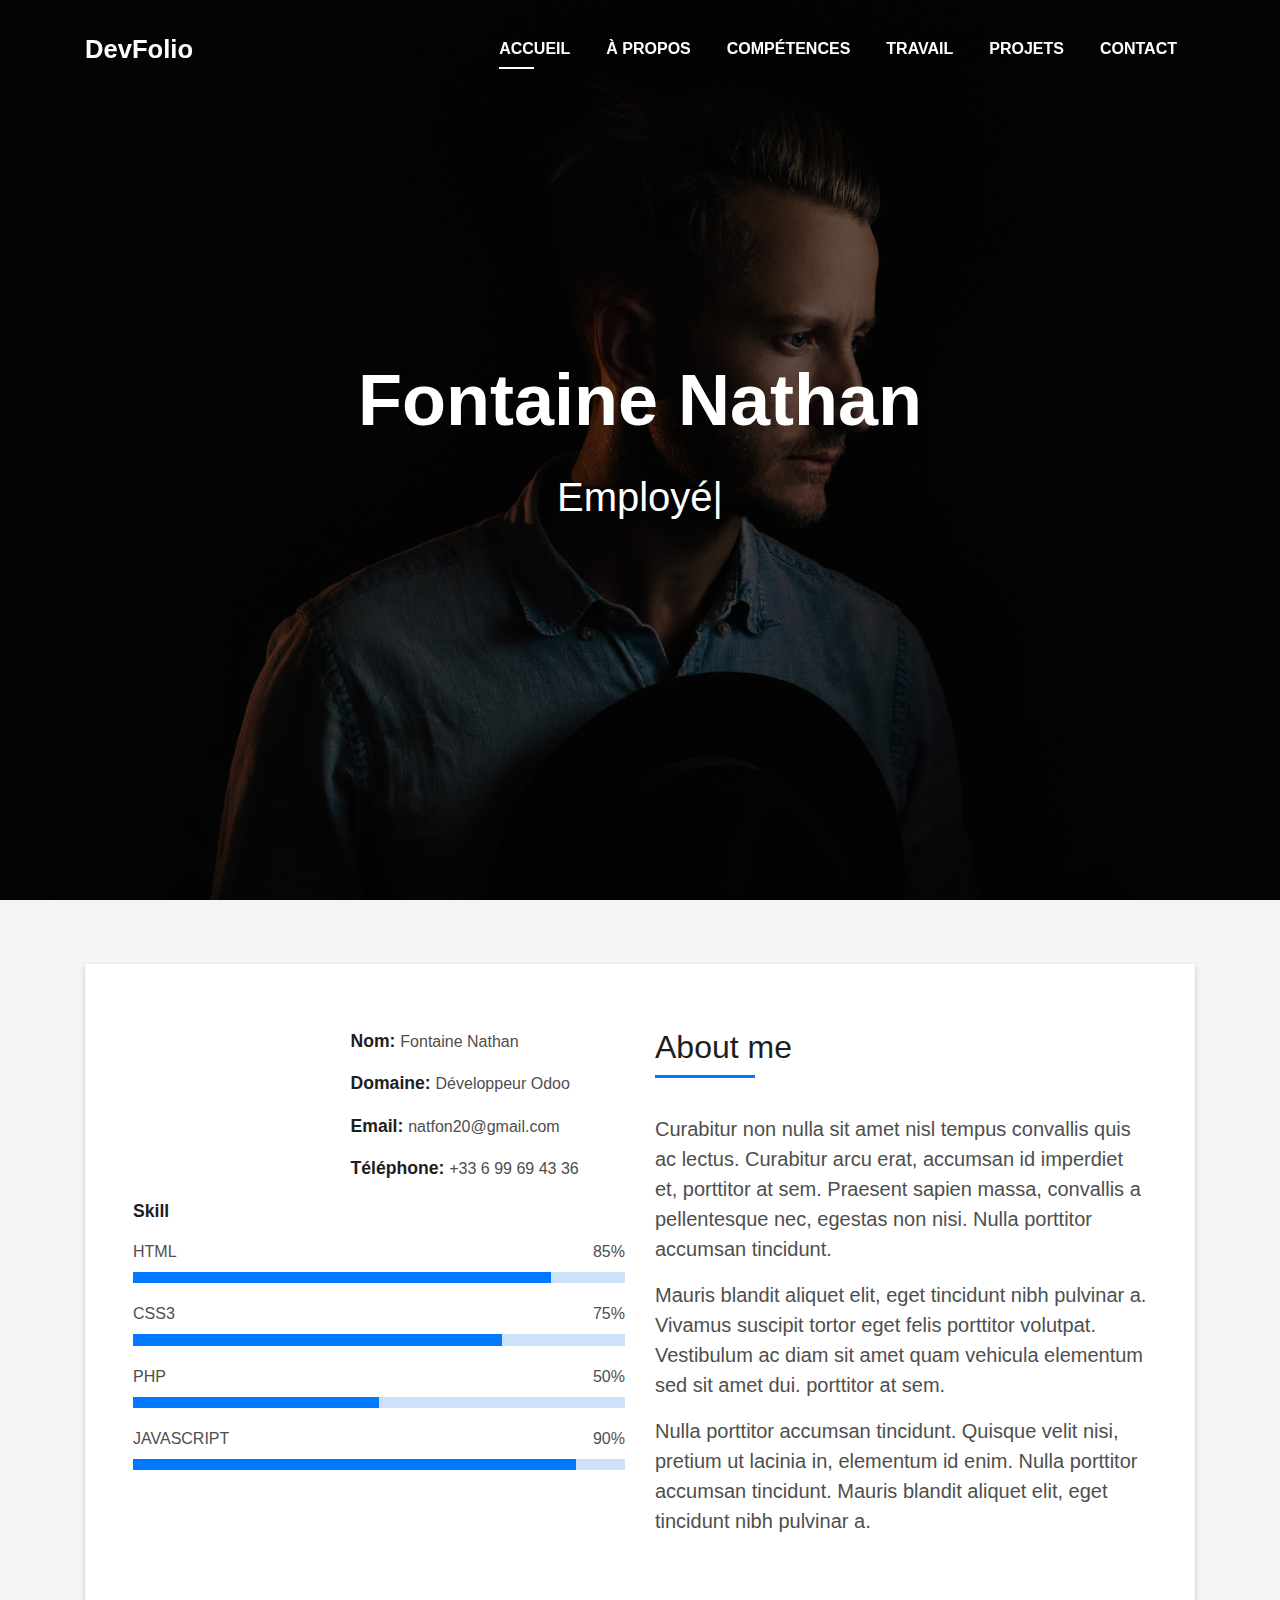
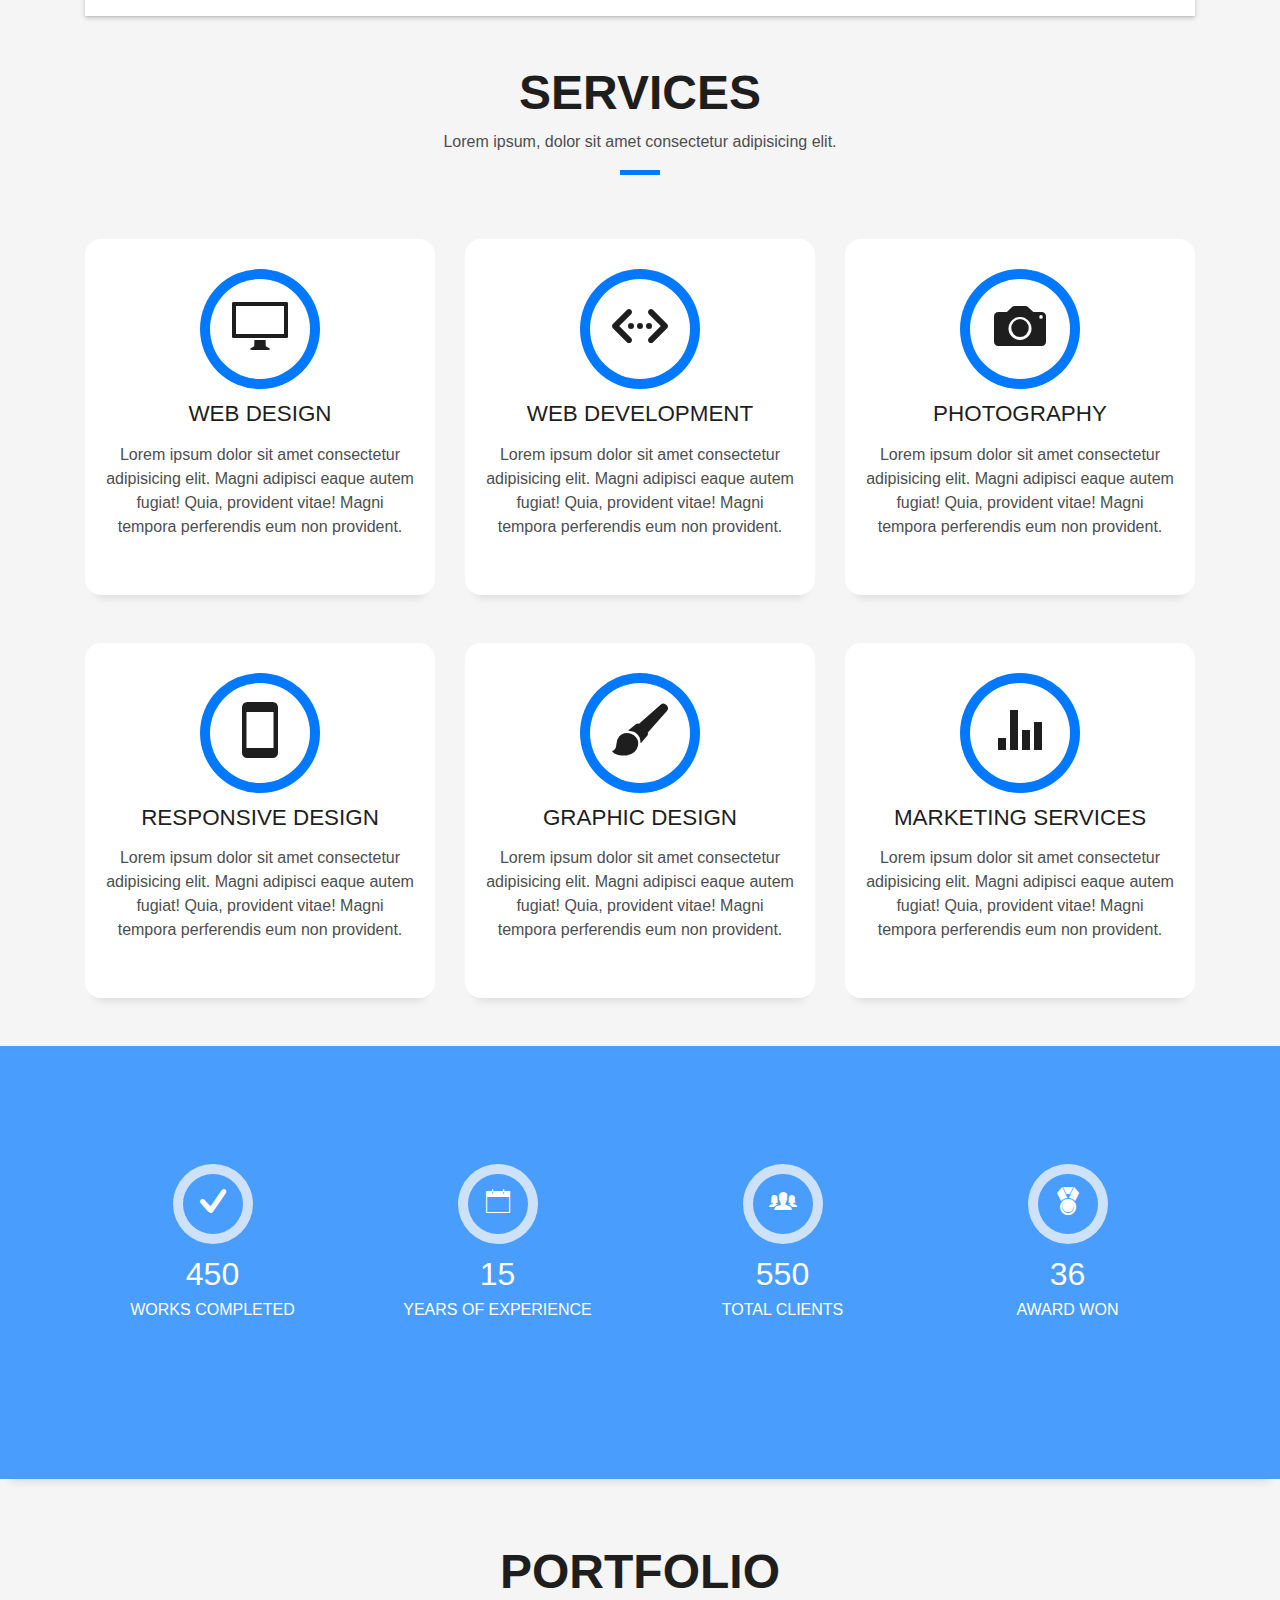
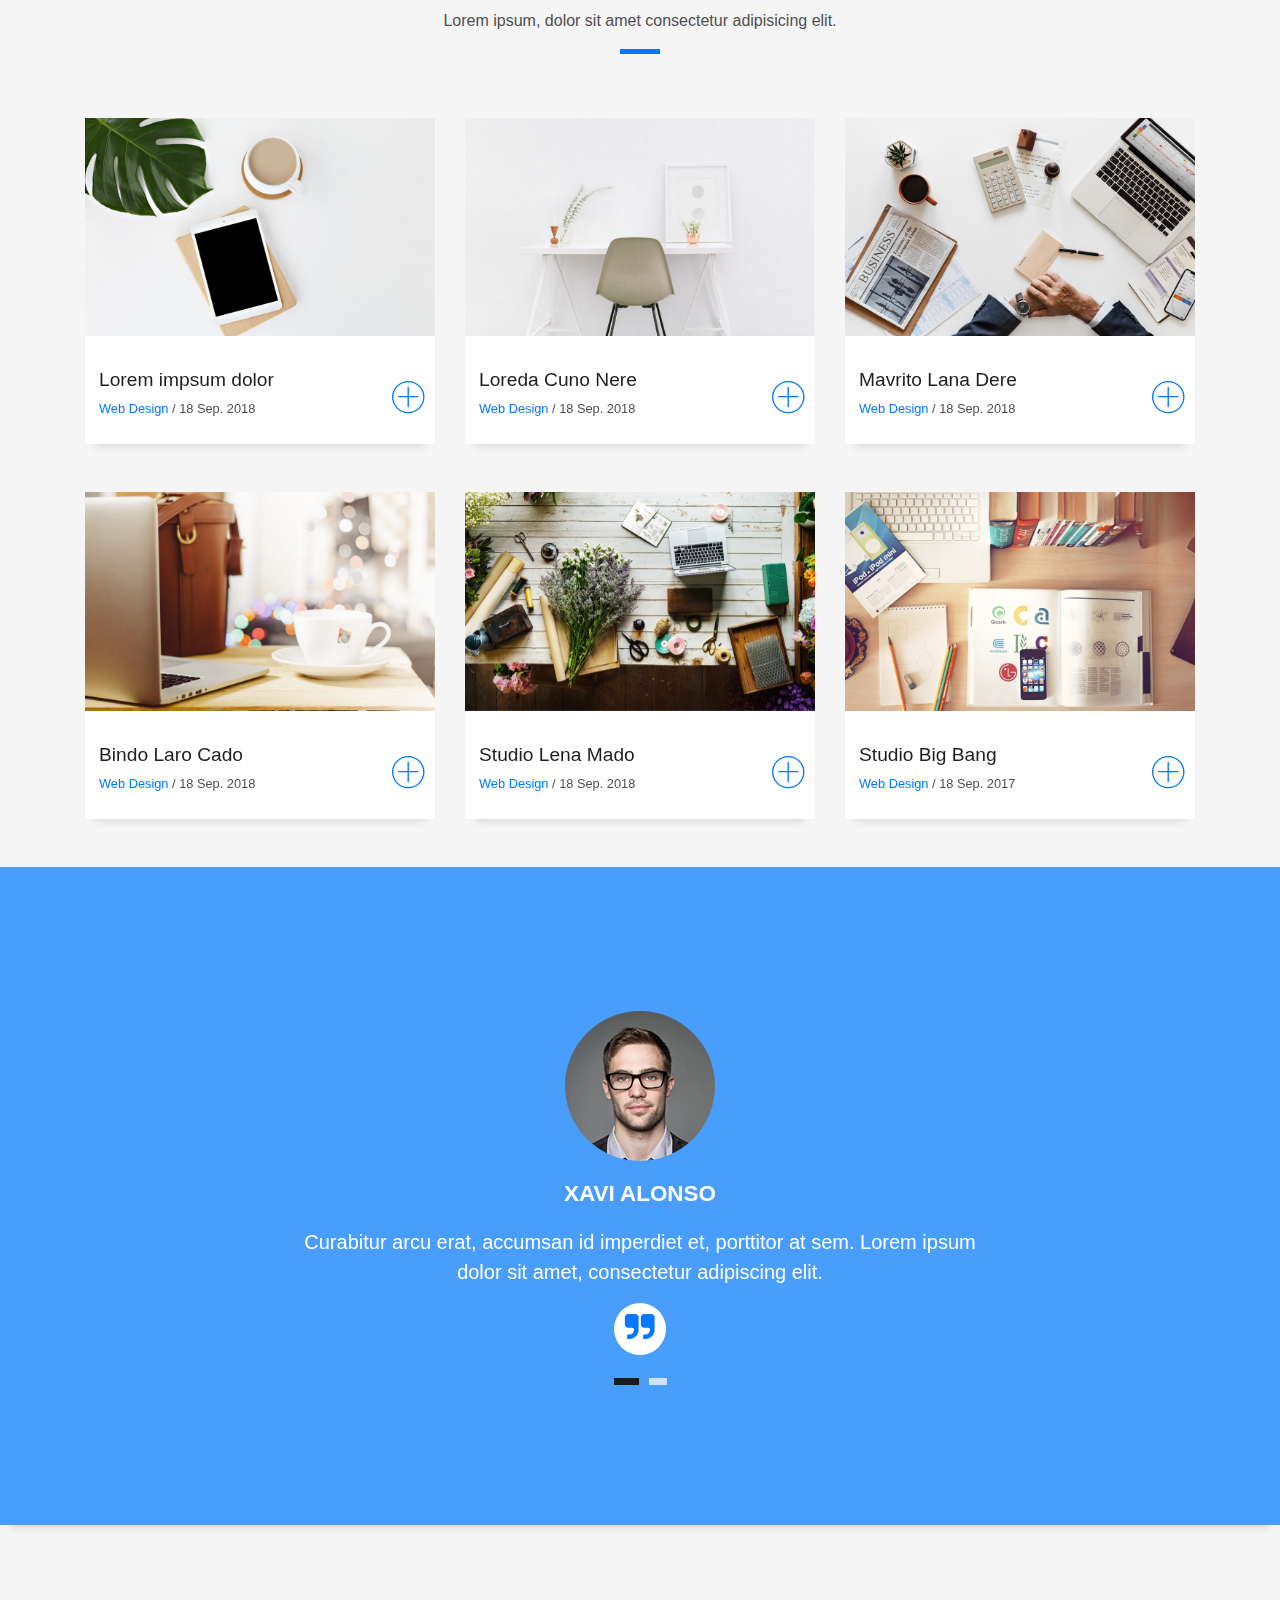
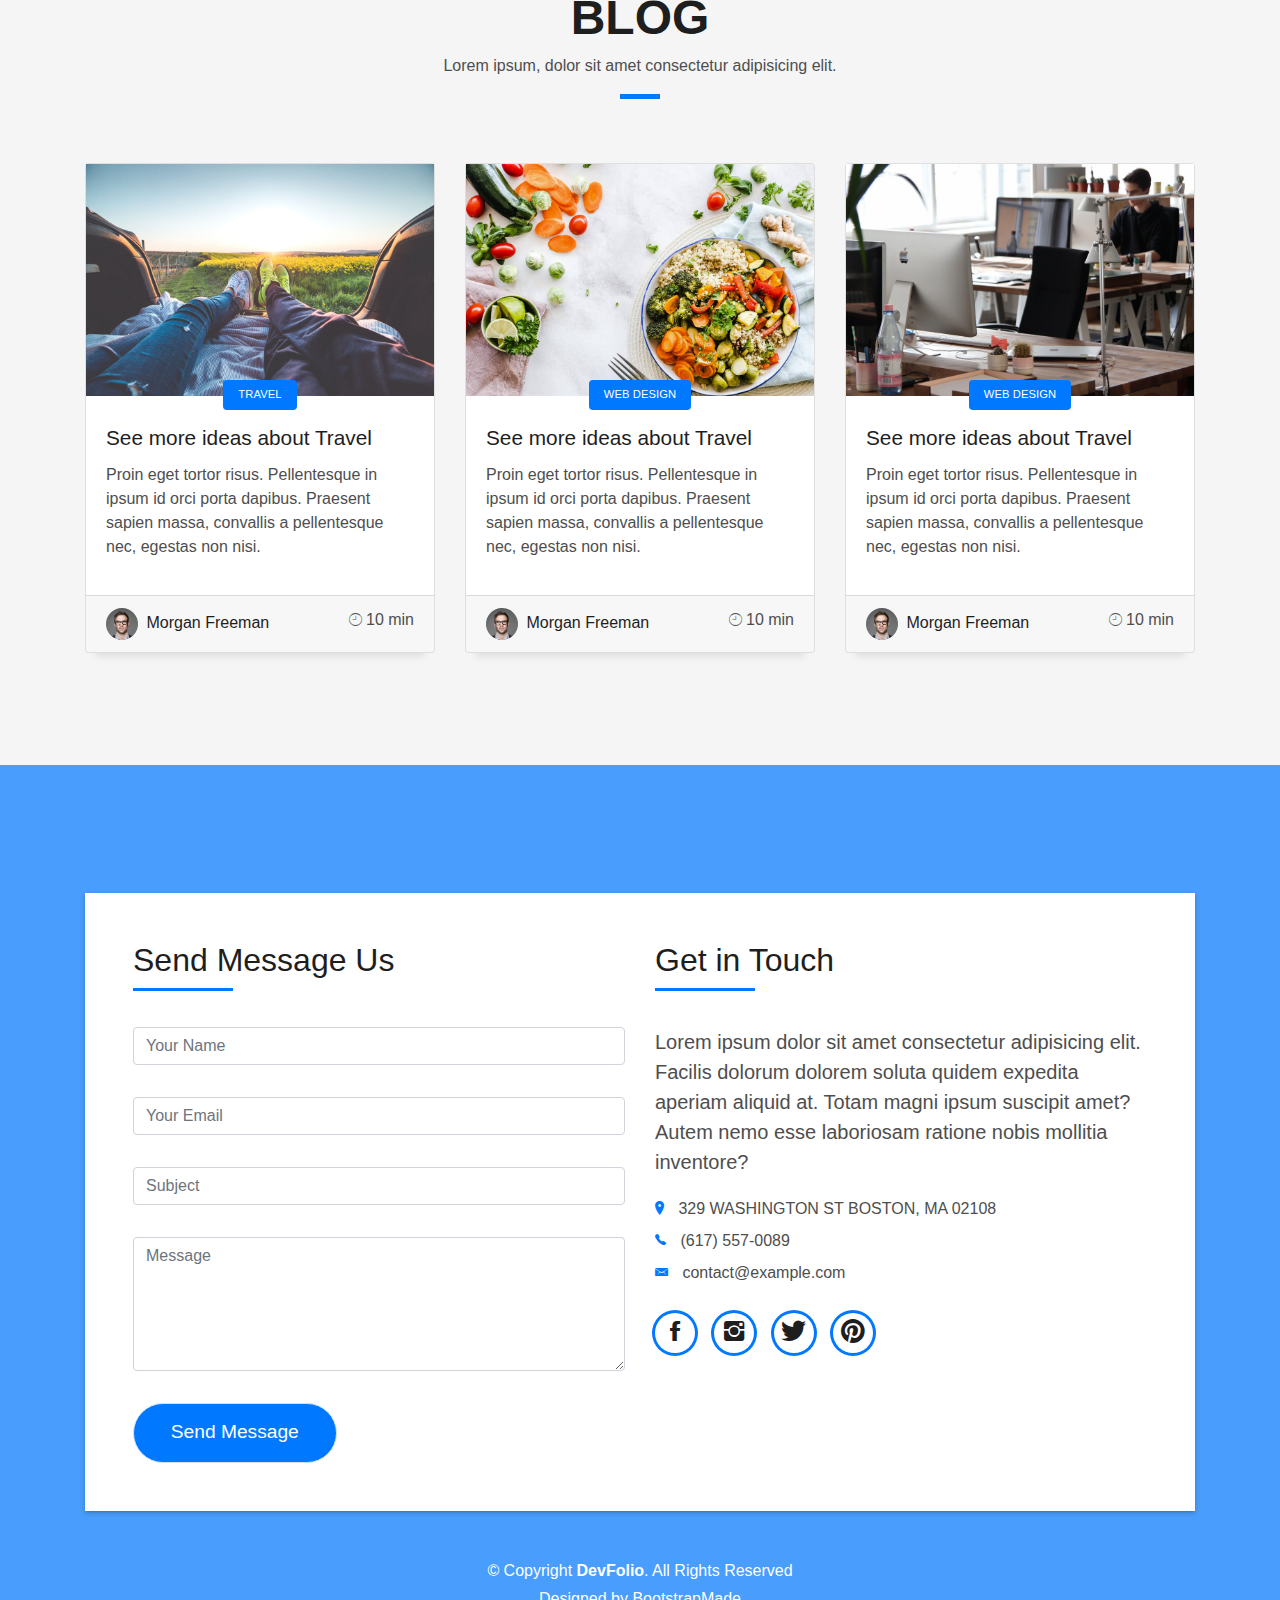
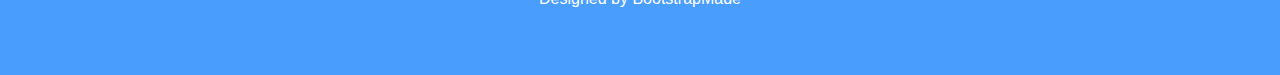
==== DevFolio/index.html @ 2de0a694 "l" ====
<!DOCTYPE html>
<html lang="en">
<head>
  <meta charset="utf-8">
  <title>DevFolio Bootstrap Template</title>
  <meta content="width=device-width, initial-scale=1.0" name="viewport">
  <meta content="" name="keywords">
  <meta content="" name="description">

  <!-- Favicons -->
  <link href="img/favicon.png" rel="icon">
  <link href="img/apple-touch-icon.png" rel="apple-touch-icon">

  <!-- Bootstrap CSS File -->
  <link href="lib/bootstrap/css/bootstrap.min.css" rel="stylesheet">

  <!-- Libraries CSS Files -->
  <link href="lib/font-awesome/css/font-awesome.min.css" rel="stylesheet">
  <link href="lib/animate/animate.min.css" rel="stylesheet">
  <link href="lib/ionicons/css/ionicons.min.css" rel="stylesheet">
  <link href="lib/owlcarousel/assets/owl.carousel.min.css" rel="stylesheet">
  <link href="lib/lightbox/css/lightbox.min.css" rel="stylesheet">

  <!-- Main Stylesheet File -->
  <link href="css/style.css" rel="stylesheet">

  <!-- =======================================================
    Theme Name: DevFolio
    Theme URL: https://bootstrapmade.com/devfolio-bootstrap-portfolio-html-template/
    Author: BootstrapMade.com
    License: https://bootstrapmade.com/license/
  ======================================================= -->
</head>

<body id="page-top">

  <!--/ Nav Star /-->
  <nav class="navbar navbar-b navbar-trans navbar-expand-md fixed-top" id="mainNav">
    <div class="container">
      <a class="navbar-brand js-scroll" href="#page-top">DevFolio</a>
      <button class="navbar-toggler collapsed" type="button" data-toggle="collapse" data-target="#navbarDefault"
        aria-controls="navbarDefault" aria-expanded="false" aria-label="Toggle navigation">
        <span></span>
        <span></span>
        <span></span>
      </button>
      <div class="navbar-collapse collapse justify-content-end" id="navbarDefault">
        <ul class="navbar-nav">
          <li class="nav-item">
            <a class="nav-link js-scroll active" href="#home">Accueil</a>
          </li>
          <li class="nav-item">
            <a class="nav-link js-scroll" href="#about">À Propos</a>
          </li>
          <li class="nav-item">
            <a class="nav-link js-scroll" href="#service">Compétences</a>
          </li>
          <li class="nav-item">
            <a class="nav-link js-scroll" href="#work">Travail</a>
          </li>
          <li class="nav-item">
            <a class="nav-link js-scroll" href="#blog">Projets</a>
          </li>
          <li class="nav-item">
            <a class="nav-link js-scroll" href="#contact">Contact</a>
          </li>
        </ul>
      </div>
    </div>
  </nav>
  <!--/ Nav End /-->

  <!--/ Intro Skew Star /-->
  <div id="home" class="intro route bg-image" style="background-image: url(img/intro-bg.jpg)">
    <div class="overlay-itro"></div>
    <div class="intro-content display-table">
      <div class="table-cell">
        <div class="container">
          <!--<p class="display-6 color-d">Hello, world!</p>-->
          <h1 class="intro-title mb-4">Fontaine Nathan</h1>
          <p class="intro-subtitle"><span class="text-slider-items">Employé chez Sirius Info,Développeur Back / Front sur Odoo,Étudiant en BUT Informatique</span><strong class="text-slider"></strong></p>
          <!-- <p class="pt-3"><a class="btn btn-primary btn js-scroll px-4" href="#about" role="button">Learn More</a></p> -->
        </div>
      </div>
    </div>
  </div>
  <!--/ Intro Skew End /-->

  <section id="about" class="about-mf sect-pt4 route">
    <div class="container">
      <div class="row">
        <div class="col-sm-12">
          <div class="box-shadow-full">
            <div class="row">
              <div class="col-md-6">
                <div class="row">
                  <div class="col-sm-6 col-md-5">
                    <div class="about-img">
                      <img src="https://cdn.discordapp.com/attachments/1031648174995148841/1062897314458509394/image.png" class="img-fluid rounded b-shadow-a" alt="">
                    </div>
                  </div>
                  <div class="col-sm-6 col-md-7">
                    <div class="about-info">
                      <p><span class="title-s">Nom: </span> <span>Fontaine Nathan</span></p>
                      <p><span class="title-s">Domaine: </span> <span>Développeur Odoo</span></p>
                      <p><span class="title-s">Email: </span> <span>natfon20@gmail.com</span></p>
                      <p><span class="title-s">Téléphone: </span> <span>+33 6 99 69 43 36</span></p>
                    </div>
                  </div>
                </div>
                <div class="skill-mf">
                  <p class="title-s">Skill</p>
                  <span>HTML</span> <span class="pull-right">85%</span>
                  <div class="progress">
                    <div class="progress-bar" role="progressbar" style="width: 85%;" aria-valuenow="85" aria-valuemin="0"
                      aria-valuemax="100"></div>
                  </div>
                  <span>CSS3</span> <span class="pull-right">75%</span>
                  <div class="progress">
                    <div class="progress-bar" role="progressbar" style="width: 75%" aria-valuenow="75" aria-valuemin="0"
                      aria-valuemax="100"></div>
                  </div>
                  <span>PHP</span> <span class="pull-right">50%</span>
                  <div class="progress">
                    <div class="progress-bar" role="progressbar" style="width: 50%" aria-valuenow="50" aria-valuemin="0"
                      aria-valuemax="100"></div>
                  </div>
                  <span>JAVASCRIPT</span> <span class="pull-right">90%</span>
                  <div class="progress">
                    <div class="progress-bar" role="progressbar" style="width: 90%" aria-valuenow="90" aria-valuemin="0"
                      aria-valuemax="100"></div>
                  </div>
                </div>
              </div>
              <div class="col-md-6">
                <div class="about-me pt-4 pt-md-0">
                  <div class="title-box-2">
                    <h5 class="title-left">
                      About me
                    </h5>
                  </div>
                  <p class="lead">
                    Curabitur non nulla sit amet nisl tempus convallis quis ac lectus. Curabitur arcu erat, accumsan id
                    imperdiet et, porttitor
                    at sem. Praesent sapien massa, convallis a pellentesque nec, egestas non nisi. Nulla
                    porttitor accumsan tincidunt.
                  </p>
                  <p class="lead">
                    Mauris blandit aliquet elit, eget tincidunt nibh pulvinar a. Vivamus suscipit tortor eget felis
                    porttitor volutpat. Vestibulum
                    ac diam sit amet quam vehicula elementum sed sit amet dui. porttitor at sem.
                  </p>
                  <p class="lead">
                    Nulla porttitor accumsan tincidunt. Quisque velit nisi, pretium ut lacinia in, elementum id enim.
                    Nulla porttitor accumsan
                    tincidunt. Mauris blandit aliquet elit, eget tincidunt nibh pulvinar a.
                  </p>
                </div>
              </div>
            </div>
          </div>
        </div>
      </div>
    </div>
  </section>

  <!--/ Section Services Star /-->
  <section id="service" class="services-mf route">
    <div class="container">
      <div class="row">
        <div class="col-sm-12">
          <div class="title-box text-center">
            <h3 class="title-a">
              Services
            </h3>
            <p class="subtitle-a">
              Lorem ipsum, dolor sit amet consectetur adipisicing elit.
            </p>
            <div class="line-mf"></div>
          </div>
        </div>
      </div>
      <div class="row">
        <div class="col-md-4">
          <div class="service-box">
            <div class="service-ico">
              <span class="ico-circle"><i class="ion-monitor"></i></span>
            </div>
            <div class="service-content">
              <h2 class="s-title">Web Design</h2>
              <p class="s-description text-center">
                Lorem ipsum dolor sit amet consectetur adipisicing elit. Magni adipisci eaque autem fugiat! Quia,
                provident vitae! Magni
                tempora perferendis eum non provident.
              </p>
            </div>
          </div>
        </div>
        <div class="col-md-4">
          <div class="service-box">
            <div class="service-ico">
              <span class="ico-circle"><i class="ion-code-working"></i></span>
            </div>
            <div class="service-content">
              <h2 class="s-title">Web Development</h2>
              <p class="s-description text-center">
                Lorem ipsum dolor sit amet consectetur adipisicing elit. Magni adipisci eaque autem fugiat! Quia,
                provident vitae! Magni
                tempora perferendis eum non provident.
              </p>
            </div>
          </div>
        </div>
        <div class="col-md-4">
          <div class="service-box">
            <div class="service-ico">
              <span class="ico-circle"><i class="ion-camera"></i></span>
            </div>
            <div class="service-content">
              <h2 class="s-title">Photography</h2>
              <p class="s-description text-center">
                Lorem ipsum dolor sit amet consectetur adipisicing elit. Magni adipisci eaque autem fugiat! Quia,
                provident vitae! Magni
                tempora perferendis eum non provident.
              </p>
            </div>
          </div>
        </div>
        <div class="col-md-4">
          <div class="service-box">
            <div class="service-ico">
              <span class="ico-circle"><i class="ion-android-phone-portrait"></i></span>
            </div>
            <div class="service-content">
              <h2 class="s-title">Responsive Design</h2>
              <p class="s-description text-center">
                Lorem ipsum dolor sit amet consectetur adipisicing elit. Magni adipisci eaque autem fugiat! Quia,
                provident vitae! Magni
                tempora perferendis eum non provident.
              </p>
            </div>
          </div>
        </div>
        <div class="col-md-4">
          <div class="service-box">
            <div class="service-ico">
              <span class="ico-circle"><i class="ion-paintbrush"></i></span>
            </div>
            <div class="service-content">
              <h2 class="s-title">Graphic Design</h2>
              <p class="s-description text-center">
                Lorem ipsum dolor sit amet consectetur adipisicing elit. Magni adipisci eaque autem fugiat! Quia,
                provident vitae! Magni
                tempora perferendis eum non provident.
              </p>
            </div>
          </div>
        </div>
        <div class="col-md-4">
          <div class="service-box">
            <div class="service-ico">
              <span class="ico-circle"><i class="ion-stats-bars"></i></span>
            </div>
            <div class="service-content">
              <h2 class="s-title">Marketing Services</h2>
              <p class="s-description text-center">
                Lorem ipsum dolor sit amet consectetur adipisicing elit. Magni adipisci eaque autem fugiat! Quia,
                provident vitae! Magni
                tempora perferendis eum non provident.
              </p>
            </div>
          </div>
        </div>
      </div>
    </div>
  </section>
  <!--/ Section Services End /-->

  <div class="section-counter paralax-mf bg-image" style="background-image: url(img/counters-bg.jpg)">
    <div class="overlay-mf"></div>
    <div class="container">
      <div class="row">
        <div class="col-sm-3 col-lg-3">
          <div class="counter-box">
            <div class="counter-ico">
              <span class="ico-circle"><i class="ion-checkmark-round"></i></span>
            </div>
            <div class="counter-num">
              <p class="counter">450</p>
              <span class="counter-text">WORKS COMPLETED</span>
            </div>
          </div>
        </div>
        <div class="col-sm-3 col-lg-3">
          <div class="counter-box pt-4 pt-md-0">
            <div class="counter-ico">
              <span class="ico-circle"><i class="ion-ios-calendar-outline"></i></span>
            </div>
            <div class="counter-num">
              <p class="counter">15</p>
              <span class="counter-text">YEARS OF EXPERIENCE</span>
            </div>
          </div>
        </div>
        <div class="col-sm-3 col-lg-3">
          <div class="counter-box pt-4 pt-md-0">
            <div class="counter-ico">
              <span class="ico-circle"><i class="ion-ios-people"></i></span>
            </div>
            <div class="counter-num">
              <p class="counter">550</p>
              <span class="counter-text">TOTAL CLIENTS</span>
            </div>
          </div>
        </div>
        <div class="col-sm-3 col-lg-3">
          <div class="counter-box pt-4 pt-md-0">
            <div class="counter-ico">
              <span class="ico-circle"><i class="ion-ribbon-a"></i></span>
            </div>
            <div class="counter-num">
              <p class="counter">36</p>
              <span class="counter-text">AWARD WON</span>
            </div>
          </div>
        </div>
      </div>
    </div>
  </div>

  <!--/ Section Portfolio Star /-->
  <section id="work" class="portfolio-mf sect-pt4 route">
    <div class="container">
      <div class="row">
        <div class="col-sm-12">
          <div class="title-box text-center">
            <h3 class="title-a">
              Portfolio
            </h3>
            <p class="subtitle-a">
              Lorem ipsum, dolor sit amet consectetur adipisicing elit.
            </p>
            <div class="line-mf"></div>
          </div>
        </div>
      </div>
      <div class="row">
        <div class="col-md-4">
          <div class="work-box">
            <a href="img/work-1.jpg" data-lightbox="gallery-mf">
              <div class="work-img">
                <img src="img/work-1.jpg" alt="" class="img-fluid">
              </div>
              <div class="work-content">
                <div class="row">
                  <div class="col-sm-8">
                    <h2 class="w-title">Lorem impsum dolor</h2>
                    <div class="w-more">
                      <span class="w-ctegory">Web Design</span> / <span class="w-date">18 Sep. 2018</span>
                    </div>
                  </div>
                  <div class="col-sm-4">
                    <div class="w-like">
                      <span class="ion-ios-plus-outline"></span>
                    </div>
                  </div>
                </div>
              </div>
            </a>
          </div>
        </div>
        <div class="col-md-4">
          <div class="work-box">
            <a href="img/work-2.jpg" data-lightbox="gallery-mf">
              <div class="work-img">
                <img src="img/work-2.jpg" alt="" class="img-fluid">
              </div>
              <div class="work-content">
                <div class="row">
                  <div class="col-sm-8">
                    <h2 class="w-title">Loreda Cuno Nere</h2>
                    <div class="w-more">
                      <span class="w-ctegory">Web Design</span> / <span class="w-date">18 Sep. 2018</span>
                    </div>
                  </div>
                  <div class="col-sm-4">
                    <div class="w-like">
                      <span class="ion-ios-plus-outline"></span>
                    </div>
                  </div>
                </div>
              </div>
            </a>
          </div>
        </div>
        <div class="col-md-4">
          <div class="work-box">
            <a href="img/work-3.jpg" data-lightbox="gallery-mf">
              <div class="work-img">
                <img src="img/work-3.jpg" alt="" class="img-fluid">
              </div>
              <div class="work-content">
                <div class="row">
                  <div class="col-sm-8">
                    <h2 class="w-title">Mavrito Lana Dere</h2>
                    <div class="w-more">
                      <span class="w-ctegory">Web Design</span> / <span class="w-date">18 Sep. 2018</span>
                    </div>
                  </div>
                  <div class="col-sm-4">
                    <div class="w-like">
                      <span class="ion-ios-plus-outline"></span>
                    </div>
                  </div>
                </div>
              </div>
            </a>
          </div>
        </div>
        <div class="col-md-4">
          <div class="work-box">
            <a href="img/work-4.jpg" data-lightbox="gallery-mf">
              <div class="work-img">
                <img src="img/work-4.jpg" alt="" class="img-fluid">
              </div>
              <div class="work-content">
                <div class="row">
                  <div class="col-sm-8">
                    <h2 class="w-title">Bindo Laro Cado</h2>
                    <div class="w-more">
                      <span class="w-ctegory">Web Design</span> / <span class="w-date">18 Sep. 2018</span>
                    </div>
                  </div>
                  <div class="col-sm-4">
                    <div class="w-like">
                      <span class="ion-ios-plus-outline"></span>
                    </div>
                  </div>
                </div>
              </div>
            </a>
          </div>
        </div>
        <div class="col-md-4">
          <div class="work-box">
            <a href="img/work-5.jpg" data-lightbox="gallery-mf">
              <div class="work-img">
                <img src="img/work-5.jpg" alt="" class="img-fluid">
              </div>
              <div class="work-content">
                <div class="row">
                  <div class="col-sm-8">
                    <h2 class="w-title">Studio Lena Mado</h2>
                    <div class="w-more">
                      <span class="w-ctegory">Web Design</span> / <span class="w-date">18 Sep. 2018</span>
                    </div>
                  </div>
                  <div class="col-sm-4">
                    <div class="w-like">
                      <span class="ion-ios-plus-outline"></span>
                    </div>
                  </div>
                </div>
              </div>
            </a>
          </div>
        </div>
        <div class="col-md-4">
          <div class="work-box">
            <a href="img/work-6.jpg" data-lightbox="gallery-mf">
              <div class="work-img">
                <img src="img/work-6.jpg" alt="" class="img-fluid">
              </div>
              <div class="work-content">
                <div class="row">
                  <div class="col-sm-8">
                    <h2 class="w-title">Studio Big Bang</h2>
                    <div class="w-more">
                      <span class="w-ctegory">Web Design</span> / <span class="w-date">18 Sep. 2017</span>
                    </div>
                  </div>
                  <div class="col-sm-4">
                    <div class="w-like">
                      <span class="ion-ios-plus-outline"></span>
                    </div>
                  </div>
                </div>
              </div>
            </a>
          </div>
        </div>
        
      </div>
    </div>
  </section>
  <!--/ Section Portfolio End /-->

  <!--/ Section Testimonials Star /-->
  <div class="testimonials paralax-mf bg-image" style="background-image: url(img/overlay-bg.jpg)">
    <div class="overlay-mf"></div>
    <div class="container">
      <div class="row">
        <div class="col-md-12">
          <div id="testimonial-mf" class="owl-carousel owl-theme">
            <div class="testimonial-box">
              <div class="author-test">
                <img src="img/testimonial-2.jpg" alt="" class="rounded-circle b-shadow-a">
                <span class="author">Xavi Alonso</span>
              </div>
              <div class="content-test">
                <p class="description lead">
                  Curabitur arcu erat, accumsan id imperdiet et, porttitor at sem. Lorem ipsum dolor sit amet,
                  consectetur adipiscing elit.
                </p>
                <span class="comit"><i class="fa fa-quote-right"></i></span>
              </div>
            </div>
            <div class="testimonial-box">
              <div class="author-test">
                <img src="img/testimonial-4.jpg" alt="" class="rounded-circle b-shadow-a">
                <span class="author">Marta Socrate</span>
              </div>
              <div class="content-test">
                <p class="description lead">
                  Curabitur arcu erat, accumsan id imperdiet et, porttitor at sem. Lorem ipsum dolor sit amet,
                  consectetur adipiscing elit.
                </p>
                <span class="comit"><i class="fa fa-quote-right"></i></span>
              </div>
            </div>
          </div>
        </div>
      </div>
    </div>
  </div>

  <!--/ Section Blog Star /-->
  <section id="blog" class="blog-mf sect-pt4 route">
    <div class="container">
      <div class="row">
        <div class="col-sm-12">
          <div class="title-box text-center">
            <h3 class="title-a">
              Blog
            </h3>
            <p class="subtitle-a">
              Lorem ipsum, dolor sit amet consectetur adipisicing elit.
            </p>
            <div class="line-mf"></div>
          </div>
        </div>
      </div>
      <div class="row">
        <div class="col-md-4">
          <div class="card card-blog">
            <div class="card-img">
              <a href="blog-single.html"><img src="img/post-1.jpg" alt="" class="img-fluid"></a>
            </div>
            <div class="card-body">
              <div class="card-category-box">
                <div class="card-category">
                  <h6 class="category">Travel</h6>
                </div>
              </div>
              <h3 class="card-title"><a href="blog-single.html">See more ideas about Travel</a></h3>
              <p class="card-description">
                Proin eget tortor risus. Pellentesque in ipsum id orci porta dapibus. Praesent sapien massa, convallis
                a pellentesque nec,
                egestas non nisi.
              </p>
            </div>
            <div class="card-footer">
              <div class="post-author">
                <a href="#">
                  <img src="img/testimonial-2.jpg" alt="" class="avatar rounded-circle">
                  <span class="author">Morgan Freeman</span>
                </a>
              </div>
              <div class="post-date">
                <span class="ion-ios-clock-outline"></span> 10 min
              </div>
            </div>
          </div>
        </div>
        <div class="col-md-4">
          <div class="card card-blog">
            <div class="card-img">
              <a href="blog-single.html"><img src="img/post-2.jpg" alt="" class="img-fluid"></a>
            </div>
            <div class="card-body">
              <div class="card-category-box">
                <div class="card-category">
                  <h6 class="category">Web Design</h6>
                </div>
              </div>
              <h3 class="card-title"><a href="blog-single.html">See more ideas about Travel</a></h3>
              <p class="card-description">
                Proin eget tortor risus. Pellentesque in ipsum id orci porta dapibus. Praesent sapien massa, convallis
                a pellentesque nec,
                egestas non nisi.
              </p>
            </div>
            <div class="card-footer">
              <div class="post-author">
                <a href="#">
                  <img src="img/testimonial-2.jpg" alt="" class="avatar rounded-circle">
                  <span class="author">Morgan Freeman</span>
                </a>
              </div>
              <div class="post-date">
                <span class="ion-ios-clock-outline"></span> 10 min
              </div>
            </div>
          </div>
        </div>
        <div class="col-md-4">
          <div class="card card-blog">
            <div class="card-img">
              <a href="blog-single.html"><img src="img/post-3.jpg" alt="" class="img-fluid"></a>
            </div>
            <div class="card-body">
              <div class="card-category-box">
                <div class="card-category">
                  <h6 class="category">Web Design</h6>
                </div>
              </div>
              <h3 class="card-title"><a href="blog-single.html">See more ideas about Travel</a></h3>
              <p class="card-description">
                Proin eget tortor risus. Pellentesque in ipsum id orci porta dapibus. Praesent sapien massa, convallis
                a pellentesque nec,
                egestas non nisi.
              </p>
            </div>
            <div class="card-footer">
              <div class="post-author">
                <a href="#">
                  <img src="img/testimonial-2.jpg" alt="" class="avatar rounded-circle">
                  <span class="author">Morgan Freeman</span>
                </a>
              </div>
              <div class="post-date">
                <span class="ion-ios-clock-outline"></span> 10 min
              </div>
            </div>
          </div>
        </div>
      </div>
    </div>
  </section>
  <!--/ Section Blog End /-->

  <!--/ Section Contact-Footer Star /-->
  <section class="paralax-mf footer-paralax bg-image sect-mt4 route" style="background-image: url(img/overlay-bg.jpg)">
    <div class="overlay-mf"></div>
    <div class="container">
      <div class="row">
        <div class="col-sm-12">
          <div class="contact-mf">
            <div id="contact" class="box-shadow-full">
              <div class="row">
                <div class="col-md-6">
                  <div class="title-box-2">
                    <h5 class="title-left">
                      Send Message Us
                    </h5>
                  </div>
                  <div>
                      <form action="" method="post" role="form" class="contactForm">
                      <div id="sendmessage">Your message has been sent. Thank you!</div>
                      <div id="errormessage"></div>
                      <div class="row">
                        <div class="col-md-12 mb-3">
                          <div class="form-group">
                            <input type="text" name="name" class="form-control" id="name" placeholder="Your Name" data-rule="minlen:4" data-msg="Please enter at least 4 chars" />
                            <div class="validation"></div>
                          </div>
                        </div>
                        <div class="col-md-12 mb-3">
                          <div class="form-group">
                            <input type="email" class="form-control" name="email" id="email" placeholder="Your Email" data-rule="email" data-msg="Please enter a valid email" />
                            <div class="validation"></div>
                          </div>
                        </div>
                        <div class="col-md-12 mb-3">
                            <div class="form-group">
                              <input type="text" class="form-control" name="subject" id="subject" placeholder="Subject" data-rule="minlen:4" data-msg="Please enter at least 8 chars of subject" />
                              <div class="validation"></div>
                            </div>
                        </div>
                        <div class="col-md-12 mb-3">
                          <div class="form-group">
                            <textarea class="form-control" name="message" rows="5" data-rule="required" data-msg="Please write something for us" placeholder="Message"></textarea>
                            <div class="validation"></div>
                          </div>
                        </div>
                        <div class="col-md-12">
                          <button type="submit" class="button button-a button-big button-rouded">Send Message</button>
                        </div>
                      </div>
                    </form>
                  </div>
                </div>
                <div class="col-md-6">
                  <div class="title-box-2 pt-4 pt-md-0">
                    <h5 class="title-left">
                      Get in Touch
                    </h5>
                  </div>
                  <div class="more-info">
                    <p class="lead">
                      Lorem ipsum dolor sit amet consectetur adipisicing elit. Facilis dolorum dolorem soluta quidem
                      expedita aperiam aliquid at.
                      Totam magni ipsum suscipit amet? Autem nemo esse laboriosam ratione nobis
                      mollitia inventore?
                    </p>
                    <ul class="list-ico">
                      <li><span class="ion-ios-location"></span> 329 WASHINGTON ST BOSTON, MA 02108</li>
                      <li><span class="ion-ios-telephone"></span> (617) 557-0089</li>
                      <li><span class="ion-email"></span> contact@example.com</li>
                    </ul>
                  </div>
                  <div class="socials">
                    <ul>
                      <li><a href=""><span class="ico-circle"><i class="ion-social-facebook"></i></span></a></li>
                      <li><a href=""><span class="ico-circle"><i class="ion-social-instagram"></i></span></a></li>
                      <li><a href=""><span class="ico-circle"><i class="ion-social-twitter"></i></span></a></li>
                      <li><a href=""><span class="ico-circle"><i class="ion-social-pinterest"></i></span></a></li>
                    </ul>
                  </div>
                </div>
              </div>
            </div>
          </div>
        </div>
      </div>
    </div>
    <footer>
      <div class="container">
        <div class="row">
          <div class="col-sm-12">
            <div class="copyright-box">
              <p class="copyright">&copy; Copyright <strong>DevFolio</strong>. All Rights Reserved</p>
              <div class="credits">
                <!--
                  All the links in the footer should remain intact.
                  You can delete the links only if you purchased the pro version.
                  Licensing information: https://bootstrapmade.com/license/
                  Purchase the pro version with working PHP/AJAX contact form: https://bootstrapmade.com/buy/?theme=DevFolio
                -->
                Designed by <a href="https://bootstrapmade.com/">BootstrapMade</a>
              </div>
            </div>
          </div>
        </div>
      </div>
    </footer>
  </section>
  <!--/ Section Contact-footer End /-->

  <a href="#" class="back-to-top"><i class="fa fa-chevron-up"></i></a>
  <div id="preloader"></div>

  <!-- JavaScript Libraries -->
  <script src="lib/jquery/jquery.min.js"></script>
  <script src="lib/jquery/jquery-migrate.min.js"></script>
  <script src="lib/popper/popper.min.js"></script>
  <script src="lib/bootstrap/js/bootstrap.min.js"></script>
  <script src="lib/easing/easing.min.js"></script>
  <script src="lib/counterup/jquery.waypoints.min.js"></script>
  <script src="lib/counterup/jquery.counterup.js"></script>
  <script src="lib/owlcarousel/owl.carousel.min.js"></script>
  <script src="lib/lightbox/js/lightbox.min.js"></script>
  <script src="lib/typed/typed.min.js"></script>
  <!-- Contact Form JavaScript File -->
  <script src="contactform/contactform.js"></script>

  <!-- Template Main Javascript File -->
  <script src="js/main.js"></script>

</body>
</html>
---- DevFolio/css/style.css ----
/*
  Theme Name: DevFolio
  Theme URL: https://bootstrapmade.com/devfolio-bootstrap-portfolio-html-template/
  Author: BootstrapMade.com
  License: https://bootstrapmade.com/license/
*/

/*======================================
//--//-->   STYLES GENERALES
======================================*/

body {
  background-color: #f5f5f5;
  color: #4e4e4e;
}

h1,
h2,
h3,
h4,
h5,
h6 {
  color: #1e1e1e;
}

a {
  color: #1e1e1e;
  transition: all 0.5s ease-in-out;
}

a:hover {
  color: #0078ff;
  text-decoration: none;
  transition: all 0.5s ease-in-out;
}

.p-r {
  position: relative;
}

.color-a {
  color: #0078ff;
}

.color-d {
  color: #f5f5f5;
}

.color-text-a {
  color: #4e4e4e;
}

.box-shadow,
.paralax-mf,
.service-box,
.work-box,
.card-blog {
  box-shadow: 0 13px 8px -10px rgba(0, 0, 0, 0.1);
}

.box-shadow-a,
.button:hover {
  box-shadow: 0 0 0 4px #cde1f8;
}

.display-5 {
  font-size: 2.5rem;
  font-weight: 300;
  line-height: 1.1;
}

.display-6 {
  font-size: 2rem;
  font-weight: 300;
  line-height: 1.1;
}

.avatar {
  width: 32px;
  height: 32px;
  margin-right: 4px;
  overflow: hidden;
}

.bg-image {
  background-repeat: no-repeat;
  background-attachment: fixed;
  background-size: cover;
  background-position: center center;
}

.overlay-mf {
  background-color: #0078ff;
}

.overlay-mf {
  position: absolute;
  top: 0;
  left: 0px;
  padding: 0;
  height: 100%;
  width: 100%;
  opacity: .7;
}

.paralax-mf {
  position: relative;
  padding: 8rem 0;
}

.display-table {
  width: 100%;
  height: 100%;
  display: table;
}

.table-cell {
  display: table-cell;
  vertical-align: middle;
}

/*--/ Sections /--*/

.sect-4 {
  padding: 4rem 0;
}

.sect-pt4 {
  padding-top: 4rem;
}

.sect-mt4 {
  margin-top: 4rem;
}

/*--/ Title s /--*/

.title-s {
  font-weight: 600;
  color: #1e1e1e;
  font-size: 1.1rem;
}

/*--/ Title A /--*/

.title-box {
  margin-bottom: 4rem;
}

.title-a {
  font-size: 3rem;
  font-weight: bold;
  text-transform: uppercase;
}

.subtitle-a {
  color: #4e4e4e;
}

.line-mf {
  width: 40px;
  height: 5px;
  background-color: #0078ff;
  margin: 0 auto;
}

/*--/ Title Left /--*/

.title-box-2 {
  margin-bottom: 3rem;
}

.title-left {
  font-size: 2rem;
  position: relative;
}

.title-left:before {
  content: '';
  position: absolute;
  height: 3px;
  background-color: #0078ff;
  width: 100px;
  bottom: -12px;
}

/*------/ Box /------*/

.box-pl2 {
  padding-left: 2rem;
}

.box-shadow-full {
  padding: 3rem 1.25rem;
  position: relative;
  background-color: #fff;
  margin-bottom: 3rem;
  z-index: 2;
  box-shadow: 0 1px 1px 0 rgba(0, 0, 0, 0.06), 0 2px 5px 0 rgba(0, 0, 0, 0.2);
}

/*------/ Socials /------*/

.socials {
  padding: 1.5rem 0;
}

.socials ul li {
  display: inline-block;
}

.socials .ico-circle {
  height: 40px;
  width: 40px;
  font-size: 1.7rem;
  border-radius: 50%;
  line-height: 1.4;
  margin: 0 15px 0 0;
  box-shadow: 0 0 0 3px #0078ff;
  transition: all 500ms ease;
}

.socials .ico-circle:hover {
  background-color: #0078ff;
  color: #fff;
  box-shadow: 0 0 0 3px #cde1f8;
  transition: all 500ms ease;
}

/*------/ Ul resect /------*/

.ul-resect,
.socials ul,
.list-ico,
.blog-wrapper .post-meta ul,
.box-comments .list-comments,
.widget-sidebar .list-sidebar,
.widget-tags ul {
  list-style: none;
  padding-left: 0;
  margin-bottom: 0;
}

.list-ico {
  line-height: 2;
}

.list-ico span {
  color: #0078ff;
  margin-right: 10px;
}

/*------/ Ico Circle /------*/

.ico-circle {
  height: 100px;
  width: 100px;
  font-size: 2rem;
  border-radius: 50%;
  line-height: 1.55;
  margin: 0 auto;
  text-align: center;
  box-shadow: 0 0 0 10px #0078ff;
  display: block;
}

/*------/ Owl Carousel /------*/

.owl-theme .owl-dots {
  text-align: center;
  margin-top: 18px;
}

.owl-theme .owl-dots .owl-dot {
  display: inline-block;
}

.owl-theme .owl-dots .owl-dot span {
  width: 18px;
  height: 7px;
  margin: 5px 5px;
  background: #cde1f8;
  border: 0px solid #cde1f8;
  display: block;
  transition: all 0.6s ease-in-out;
  cursor: pointer;
}

.owl-theme .owl-dots .owl-dot:hover span {
  background-color: #cde1f8;
}

.owl-theme .owl-dots .owl-dot.active span {
  background-color: #1B1B1B;
  width: 25px;
}

/*--/ Scrolltop s /--*/

.scrolltop-mf {
  position: relative;
  display: none;
}

.scrolltop-mf span {
  z-index: 999;
  position: fixed;
  width: 42px;
  height: 42px;
  background-color: #0078ff;
  opacity: .7;
  font-size: 1.6rem;
  line-height: 1.5;
  text-align: center;
  color: #fff;
  top: auto;
  left: auto;
  right: 30px;
  bottom: 50px;
  cursor: pointer;
  border-radius: 50%;
}

/* Back to top button */

.back-to-top {
  position: fixed;
  display: none;
  background: #0078ff;
  color: #fff;
  width: 44px;
  height: 44px;
  text-align: center;
  line-height: 1;
  font-size: 16px;
  border-radius: 50%;
  right: 15px;
  bottom: 15px;
  transition: background 0.5s;
  z-index: 11;
}

.back-to-top i {
  padding-top: 12px;
  color: #fff;
}

/* Prelaoder */

#preloader {
  position: fixed;
  top: 0;
  left: 0;
  right: 0;
  bottom: 0;
  z-index: 9999;
  overflow: hidden;
  background: #fff;
}

#preloader:before {
  content: "";
  position: fixed;
  top: calc(50% - 30px);
  left: calc(50% - 30px);
  border: 6px solid #f2f2f2;
  border-top: 6px solid #0078ff;
  border-radius: 50%;
  width: 60px;
  height: 60px;
  -webkit-animation: animate-preloader 1s linear infinite;
  animation: animate-preloader 1s linear infinite;
}

@-webkit-keyframes animate-preloader {
  0% {
    -webkit-transform: rotate(0deg);
    transform: rotate(0deg);
  }

  100% {
    -webkit-transform: rotate(360deg);
    transform: rotate(360deg);
  }
}

@keyframes animate-preloader {
  0% {
    -webkit-transform: rotate(0deg);
    transform: rotate(0deg);
  }

  100% {
    -webkit-transform: rotate(360deg);
    transform: rotate(360deg);
  }
}

/*======================================
//--//-->   NAVBAR
======================================*/

.navbar-b {
  transition: all .5s ease-in-out;
  background-color: transparent;
  padding-top: 1.563rem;
  padding-bottom: 1.563rem;
}

.navbar-b.navbar-reduce {
  box-shadow: 0px 6px 9px 0px rgba(0, 0, 0, 0.06);
}

.navbar-b.navbar-trans .nav-item,
.navbar-b.navbar-reduce .nav-item {
  position: relative;
  padding-right: 10px;
  padding-left: 0;
}

.navbar-b.navbar-trans .nav-link,
.navbar-b.navbar-reduce .nav-link {
  color: #fff;
  text-transform: uppercase;
  font-weight: 600;
}

.navbar-b.navbar-trans .nav-link:before,
.navbar-b.navbar-reduce .nav-link:before {
  content: '';
  position: absolute;
  margin-left: 0px;
  width: 0%;
  bottom: 0;
  left: 0;
  height: 2px;
  transition: all 500ms ease;
}

.navbar-b.navbar-trans .nav-link:hover,
.navbar-b.navbar-reduce .nav-link:hover {
  color: #1B1B1B;
}

.navbar-b.navbar-trans .nav-link:hover:before,
.navbar-b.navbar-reduce .nav-link:hover:before {
  width: 35px;
}

.navbar-b.navbar-trans .show > .nav-link:before,
.navbar-b.navbar-trans .active > .nav-link:before,
.navbar-b.navbar-trans .nav-link.show:before,
.navbar-b.navbar-trans .nav-link.active:before,
.navbar-b.navbar-reduce .show > .nav-link:before,
.navbar-b.navbar-reduce .active > .nav-link:before,
.navbar-b.navbar-reduce .nav-link.show:before,
.navbar-b.navbar-reduce .nav-link.active:before {
  width: 35px;
}

.navbar-b.navbar-trans .nav-link:before {
  background-color: #fff;
}

.navbar-b.navbar-trans .nav-link:hover {
  color: #fff;
}

.navbar-b.navbar-trans .show > .nav-link,
.navbar-b.navbar-trans .active > .nav-link,
.navbar-b.navbar-trans .nav-link.show,
.navbar-b.navbar-trans .nav-link.active {
  color: #fff;
}

.navbar-b.navbar-reduce {
  transition: all .5s ease-in-out;
  background-color: #fff;
  padding-top: 15px;
  padding-bottom: 15px;
}

.navbar-b.navbar-reduce .nav-link {
  color: #0078ff;
}

.navbar-b.navbar-reduce .nav-link:before {
  background-color: #0078ff;
}

.navbar-b.navbar-reduce .nav-link:hover {
  color: #0078ff;
}

.navbar-b.navbar-reduce .show > .nav-link,
.navbar-b.navbar-reduce .active > .nav-link,
.navbar-b.navbar-reduce .nav-link.show,
.navbar-b.navbar-reduce .nav-link.active {
  color: #0078ff;
}

.navbar-b.navbar-reduce .navbar-brand {
  color: #0078ff;
}

.navbar-b.navbar-reduce .navbar-toggler span {
  background-color: #1B1B1B;
}

.navbar-b .navbar-brand {
  color: #fff;
  font-size: 1.6rem;
  font-weight: 600;
}

.navbar-b .navbar-nav .dropdown-item.show .dropdown-menu,
.navbar-b .dropdown.show .dropdown-menu,
.navbar-b .dropdown-btn.show .dropdown-menu {
  -webkit-transform: translate3d(0px, 0px, 0px);
  transform: translate3d(0px, 0px, 0px);
  visibility: visible !important;
}

.navbar-b .dropdown-menu {
  margin: 1.12rem 0 0;
  border-radius: 0;
}

.navbar-b .dropdown-menu .dropdown-item {
  padding: .7rem 1.7rem;
  transition: all 500ms ease;
}

.navbar-b .dropdown-menu .dropdown-item:hover {
  background-color: #0078ff;
  color: #fff;
  transition: all 500ms ease;
}

.navbar-b .dropdown-menu .dropdown-item.active {
  background-color: #0078ff;
}

/*--/ Hamburger Navbar /--*/

.navbar-toggler {
  position: relative;
}

.navbar-toggler:focus,
.navbar-toggler:active {
  outline: 0;
}

.navbar-toggler span {
  display: block;
  background-color: #fff;
  height: 3px;
  width: 25px;
  margin-top: 4px;
  margin-bottom: 4px;
  -webkit-transform: rotate(0deg);
  transform: rotate(0deg);
  left: 0;
  opacity: 1;
}

.navbar-toggler span:nth-child(1),
.navbar-toggler span:nth-child(3) {
  transition: -webkit-transform .35s ease-in-out;
  transition: transform .35s ease-in-out;
  transition: transform .35s ease-in-out, -webkit-transform .35s ease-in-out;
}

.navbar-toggler:not(.collapsed) span:nth-child(1) {
  position: absolute;
  left: 12px;
  top: 10px;
  -webkit-transform: rotate(135deg);
  transform: rotate(135deg);
  opacity: 0.9;
}

.navbar-toggler:not(.collapsed) span:nth-child(2) {
  height: 12px;
  visibility: hidden;
  background-color: transparent;
}

.navbar-toggler:not(.collapsed) span:nth-child(3) {
  position: absolute;
  left: 12px;
  top: 10px;
  -webkit-transform: rotate(-135deg);
  transform: rotate(-135deg);
  opacity: 0.9;
}

/*======================================
//--//-->   INTRO
======================================*/

.intro {
  height: 100vh;
  position: relative;
  color: #fff;
}

.intro .intro-content {
  text-align: center;
  position: absolute;
}

.intro .overlay-itro {
  background-color: rgba(0, 0, 0, 0.6);
  position: absolute;
  top: 0;
  left: 0px;
  padding: 0;
  height: 100%;
  width: 100%;
  opacity: .9;
}

.intro .intro-title {
  color: #fff;
  font-weight: 600;
  font-size: 3rem;
}

.intro .intro-subtitle {
  font-size: 1.5rem;
  font-weight: 300;
}

.intro .text-slider-items {
  display: none;
}

.intro-single {
  height: 350px;
}

.intro-single .intro-content {
  margin-top: 30px;
}

.intro-single .intro-title {
  text-transform: uppercase;
  font-size: 3rem;
}

.intro-single .breadcrumb {
  background-color: transparent;
  color: #0078ff;
}

.intro-single .breadcrumb .breadcrumb-item:before {
  color: #cde1f8;
}

.intro-single .breadcrumb .breadcrumb-item.active {
  color: #cde1f8;
}

.intro-single .breadcrumb a {
  color: #fff;
}

/*======================================
//--//-->   ABOUT
======================================*/

.about-mf .box-shadow-full {
  padding-top: 4rem;
  padding-bottom: 4rem;
}

.about-mf .about-img {
  margin-bottom: 2rem;
}

.about-mf .about-img img {
  margin-left: 10px;
}

.skill-mf span {
  color: #4e4e4e;
}

.skill-mf .progress {
  background-color: #cde1f8;
  margin: .5rem 0 1.2rem 0;
  border-radius: 0;
  height: .7rem;
}

.skill-mf .progress .progress-bar {
  height: .7rem;
  background-color: #0078ff;
}

/*======================================
//--//-->   SERVICES
======================================*/

.service-box {
  background-color: #fff;
  padding: 2.5rem 1.3rem;
  border-radius: 1rem;
  margin-bottom: 3rem;
}

.service-box:hover .ico-circle {
  transition: all 500ms ease;
  color: #fff;
  background-color: #0078ff;
  box-shadow: 0 0 0 10px #cde1f8;
}

.service-box .service-ico {
  margin-bottom: 1rem;
  color: #1e1e1e;
}

.service-box .ico-circle {
  transition: all 500ms ease;
  font-size: 4rem;
}

.service-box .s-title {
  font-size: 1.4rem;
  text-transform: uppercase;
  text-align: center;
  padding: .4rem 0;
}

.service-box .s-description {
  color: #4e4e4e;
}

/*======================================
//--//-->   COUNTER
======================================*/

.counter-box {
  color: #fff;
  text-align: center;
}

.counter-ico {
  margin-bottom: 1rem;
}

.counter-ico .ico-circle {
  height: 60px;
  width: 60px;
  line-height: 1.8;
  box-shadow: 0 0 0 10px #cde1f8;
}

.counter-num .counter {
  font-size: 2rem;
  margin-bottom: 0;
}

/*======================================
//--//-->   PORTFOLIO
======================================*/

.work-box {
  margin-bottom: 3rem;
  -webkit-backface-visibility: hidden;
  backface-visibility: hidden;
  background-color: #fff;
}

.work-box:hover img {
  -webkit-transform: scale(1.3);
  transform: scale(1.3);
}

.work-img {
  display: block;
  overflow: hidden;
}

.work-img img {
  transition: all 1s;
}

.work-content {
  padding: 2rem 3% 1rem 4%;
}

.work-content .w-more {
  color: #4e4e4e;
  font-size: .8rem;
}

.work-content .w-more .w-ctegory {
  color: #0078ff;
}

.work-content .w-like {
  font-size: 2.5rem;
  color: #0078ff;
  float: right;
}

.work-content .w-like a {
  color: #0078ff;
}

.work-content .w-like .num-like {
  font-size: .7rem;
}

.w-title {
  font-size: 1.2rem;
}

/*======================================
//--//-->   TESTIMONIALS
======================================*/

.testimonials .owl-carousel .owl-item img {
  width: auto;
}

.testimonial-box {
  color: #fff;
  text-align: center;
}

.testimonial-box .author-test {
  margin-top: 1rem;
}

.testimonial-box .author-test img {
  margin: 0 auto;
}

.testimonial-box .author {
  color: #fff;
  text-transform: uppercase;
  font-weight: 600;
  margin: 1rem 0;
  display: block;
  font-size: 1.4rem;
}

.testimonial-box .comit {
  font-size: 2rem;
  color: #0078ff;
  background-color: #fff;
  width: 52px;
  height: 52px;
  display: block;
  margin: 0 auto;
  border-radius: 50%;
  line-height: 1.6;
}

/*======================================
//--//-->   BLOG
======================================*/

.card-blog .card-body {
  position: relative;
}

.card-blog .card-category-box {
  position: absolute;
  text-align: center;
  top: -16px;
  left: 15px;
  right: 15px;
  line-height: 25px;
  overflow: hidden;
}

.card-blog .card-category {
  display: inline-block;
  color: #fff;
  padding: 0 15px 5px;
  overflow: hidden;
  background-color: #0078ff;
  border-radius: 4px;
}

.card-blog .card-category .category {
  color: #fff;
  display: inline-block;
  text-transform: uppercase;
  font-size: .7rem;
  letter-spacing: .1px;
  margin-bottom: 0;
}

.card-blog .card-title {
  font-size: 1.3rem;
  margin-top: .6rem;
}

.card-blog .card-description {
  color: #4e4e4e;
}

.card-blog .post-author {
  display: inline-block;
}

.card-blog .post-date {
  color: #4e4e4e;
  display: inline-block;
  float: right;
}

/*======================================
//--//-->   BLOG-SINGLE
======================================*/

.post-box,
.form-comments,
.box-comments,
.widget-sidebar {
  padding: 2rem;
  background-color: #fff;
  margin-bottom: 3rem;
}

.blog-wrapper .article-title {
  font-size: 1.5rem;
}

.blog-wrapper .post-meta {
  margin: 1rem 0;
}

.blog-wrapper .post-meta ul {
  border-left: 4px solid #0078ff;
  margin-top: 1rem;
}

.blog-wrapper .post-meta ul li {
  display: inline-block;
  margin-left: 15px;
}

.blog-wrapper .post-meta ul a {
  color: #0078ff;
}

.blog-wrapper .post-meta ul span {
  color: #1e1e1e;
}

.blog-wrapper .blockquote {
  border-left: 4px solid #0078ff;
  padding: 18px;
  font-style: italic;
}

/*------/ Comments /------*/

.box-comments .list-comments li {
  padding-bottom: 40px;
}

.box-comments .list-comments .comment-avatar {
  display: table-cell;
  vertical-align: top;
}

.box-comments .list-comments .comment-avatar img {
  width: 80px;
  height: 80px;
}

.box-comments .list-comments .comment-author {
  font-size: 1.3rem;
}

.box-comments .list-comments .comment-details {
  display: table-cell;
  vertical-align: top;
  padding-left: 25px;
}

.box-comments .list-comments a {
  color: #0078ff;
}

.box-comments .list-comments span {
  color: #1e1e1e;
  font-style: italic;
}

.box-comments .comment-children {
  margin-left: 40px;
}

/*------/ Sidebar /------*/

.widget-sidebar .sidebar-title {
  font-size: 1.6rem;
  font-weight: 600;
  border-left: 5px solid #0078ff;
  padding-left: 15px;
  text-transform: uppercase;
  margin-bottom: 1.5rem;
}

.widget-sidebar .list-sidebar li {
  position: relative;
  padding: 6px 0 6px 24px;
}

.widget-sidebar .list-sidebar li:before {
  position: absolute;
  content: "";
  width: 10px;
  height: 1px;
  left: 0;
  background-color: #0078ff;
  top: 20px;
}

.sidebar-search input {
  background-color: #fff;
  border-radius: 0;
  transition: all 0.5s ease-in-out;
}

.sidebar-search .btn-search {
  background-color: #0078ff;
  border-color: #0078ff;
  border-radius: 0;
  padding-left: 20px;
  padding-right: 20px;
}

.widget-tags ul li {
  display: inline-block;
  background-color: #0078ff;
  padding: .2rem .6rem;
  margin-bottom: .5rem;
  border-radius: 15px;
}

.widget-tags ul li a {
  color: #fff;
}

/*======================================
//--//-->   CONTACT
======================================*/

.footer-paralax {
  padding: 4rem 0 0 0;
}

.contact-mf {
  margin-top: 4rem;
}

/*======================================
//--//-->   FOOTER
======================================*/

footer {
  text-align: center;
  color: #fff;
  padding-bottom: 4rem;
}

footer .copyright {
  margin-bottom: .3rem;
}

footer .credits {
  margin-bottom: 0;
}

footer .credits a {
  color: #fff;
}

/*======================================
//--//-->   CONtaCT FORM
======================================*/

#sendmessage {
  color: #0078ff;
  border: 1px solid #0078ff;
  display: none;
  text-align: center;
  padding: 15px;
  font-weight: 600;
  margin-bottom: 15px;
}

#errormessage {
  color: red;
  display: none;
  border: 1px solid red;
  text-align: center;
  padding: 15px;
  font-weight: 600;
  margin-bottom: 15px;
}

#sendmessage.show,
#errormessage.show,
.show {
  display: block;
}

.validation {
  color: red;
  display: none;
  margin: 0 0 20px;
  font-weight: 400;
  font-size: 13px;
}

/*======================================
//--//-->   BUTTON
======================================*/

.button {
  display: inline-block;
  padding: .3rem .6rem;
  text-align: center;
  vertical-align: middle;
  -webkit-user-select: none;
  -moz-user-select: none;
  -ms-user-select: none;
  user-select: none;
  font-size: 1rem;
  border-radius: .3rem;
  border: 1px solid transparent;
  transition: all 500ms ease;
  cursor: pointer;
}

.button:focus {
  outline: 0;
}

.button:hover {
  background-color: #0062d3;
  color: #fff;
  transition: all 500ms ease;
}

.button-a {
  background-color: #0078ff;
  color: #fff;
  border-color: #cde1f8;
}

.button-big {
  padding: .9rem 2.3rem;
  font-size: 1.2rem;
}

.button-rouded {
  border-radius: 5rem;
}

.btn-lg {
  padding: .5rem 1rem;
  font-size: 1.25rem;
  line-height: 1.5;
  border-radius: .3rem;
}

@media (min-width: 577px) {
  .counter-box {
    margin-bottom: 1.8rem;
  }
}

@media (min-width: 767px) {
  .about-mf .box-pl2 {
    margin-top: 3rem;
    padding-left: 0rem;
  }

  .card-blog {
    margin-bottom: 3rem;
  }

  .contact-mf .box-pl2 {
    margin-top: 3rem;
    padding-left: 0rem;
  }
}

@media (min-width: 768px) {
  .box-shadow-full {
    padding: 3rem;
  }

  .navbar-b.navbar-trans .nav-item,
  .navbar-b.navbar-reduce .nav-item {
    padding-left: 10px;
  }

  .navbar-b.navbar-trans .nav-link:before,
  .navbar-b.navbar-reduce .nav-link:before {
    margin-left: 18px;
  }

  .intro .intro-title {
    font-size: 4.5rem;
  }

  .intro .intro-subtitle {
    font-size: 2.5rem;
  }

  .intro-single .intro-title {
    font-size: 3.5rem;
  }

  .testimonial-box .description {
    padding: 0 5rem;
  }

  .post-box,
  .form-comments,
  .box-comments,
  .widget-sidebar {
    padding: 3rem;
  }

  .blog-wrapper .article-title {
    font-size: 1.9rem;
  }

  .box-comments .list-comments .comment-author {
    font-size: 1.5rem;
  }
}

@media (min-width: 992px) {
  .testimonial-box .description {
    padding: 0 8rem;
  }
}

@media (min-width: 1200px) {
  .testimonial-box .description {
    padding: 0 13rem;
  }
}

@media (max-width: 1024px) {
  .bg-image {
    background-attachment: scroll;
  }
}

@media (max-width: 768px) {
  .back-to-top {
    bottom: 15px;
  }
}
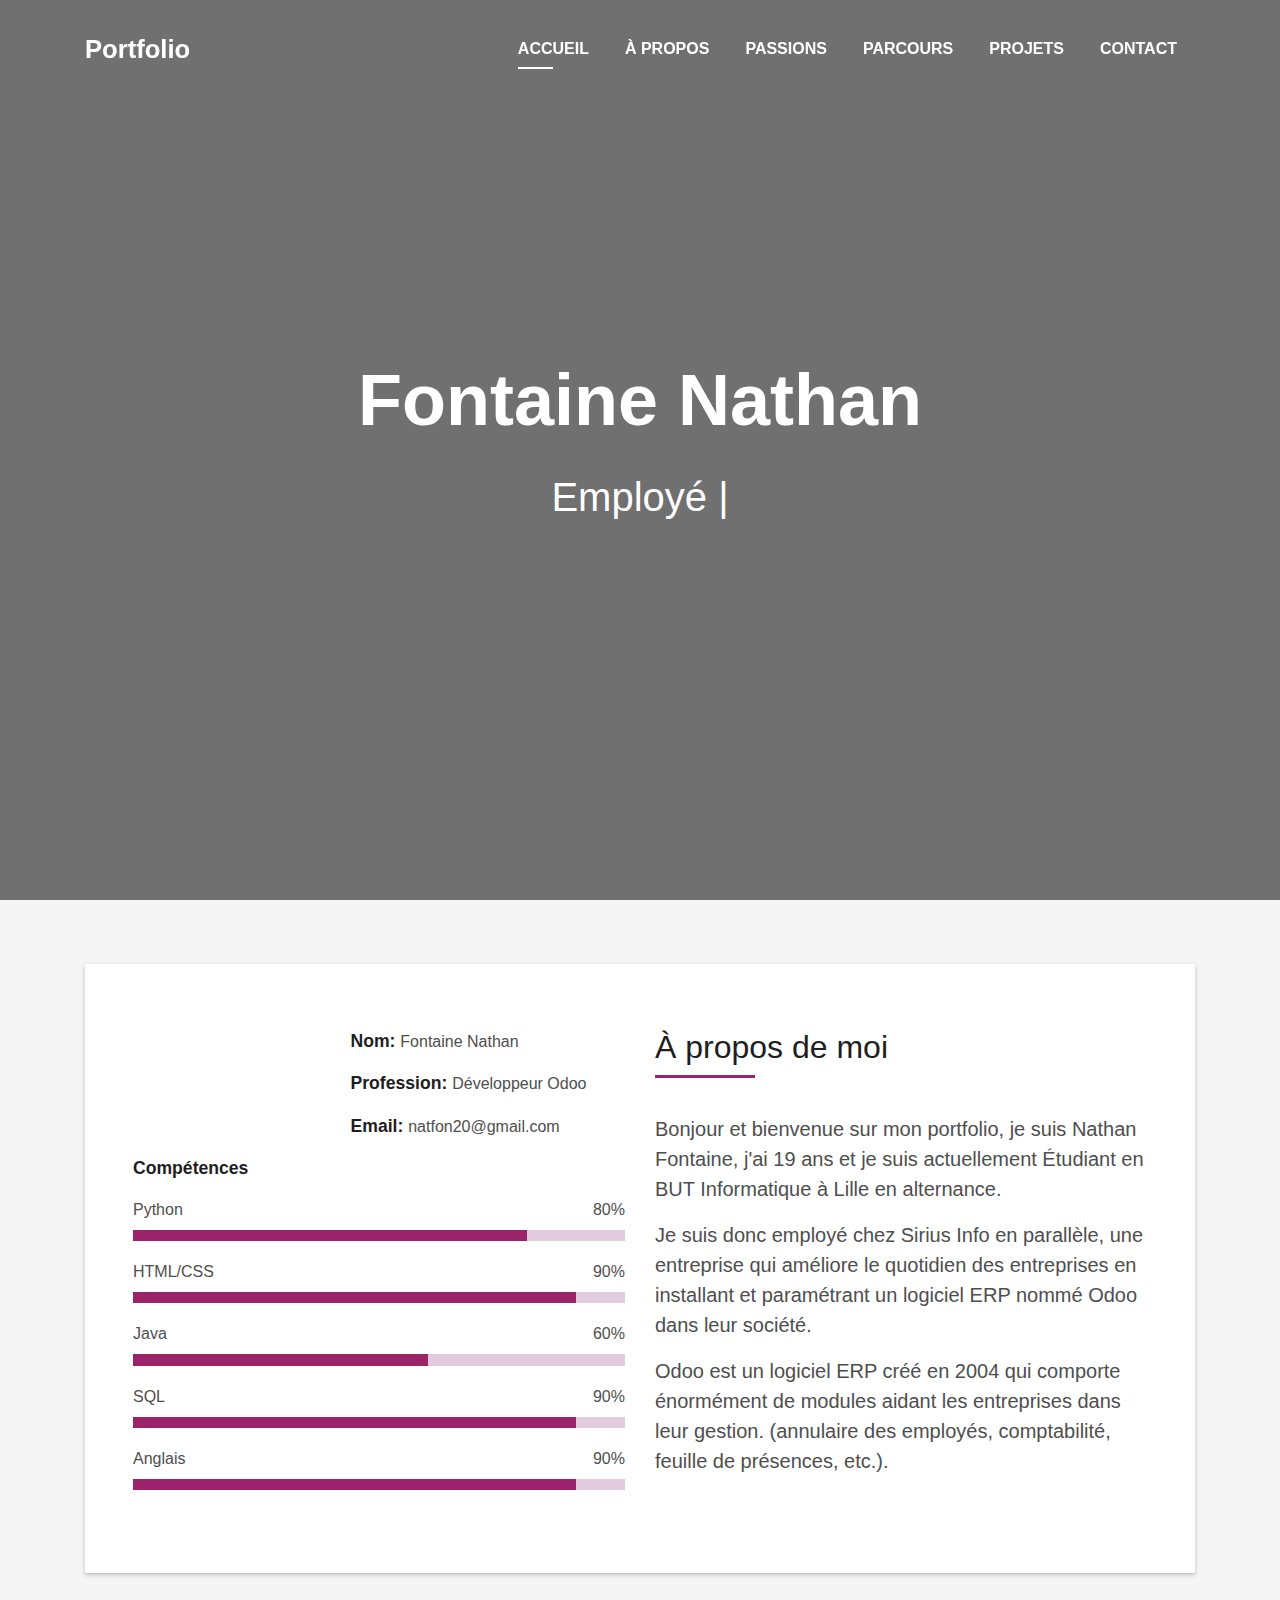
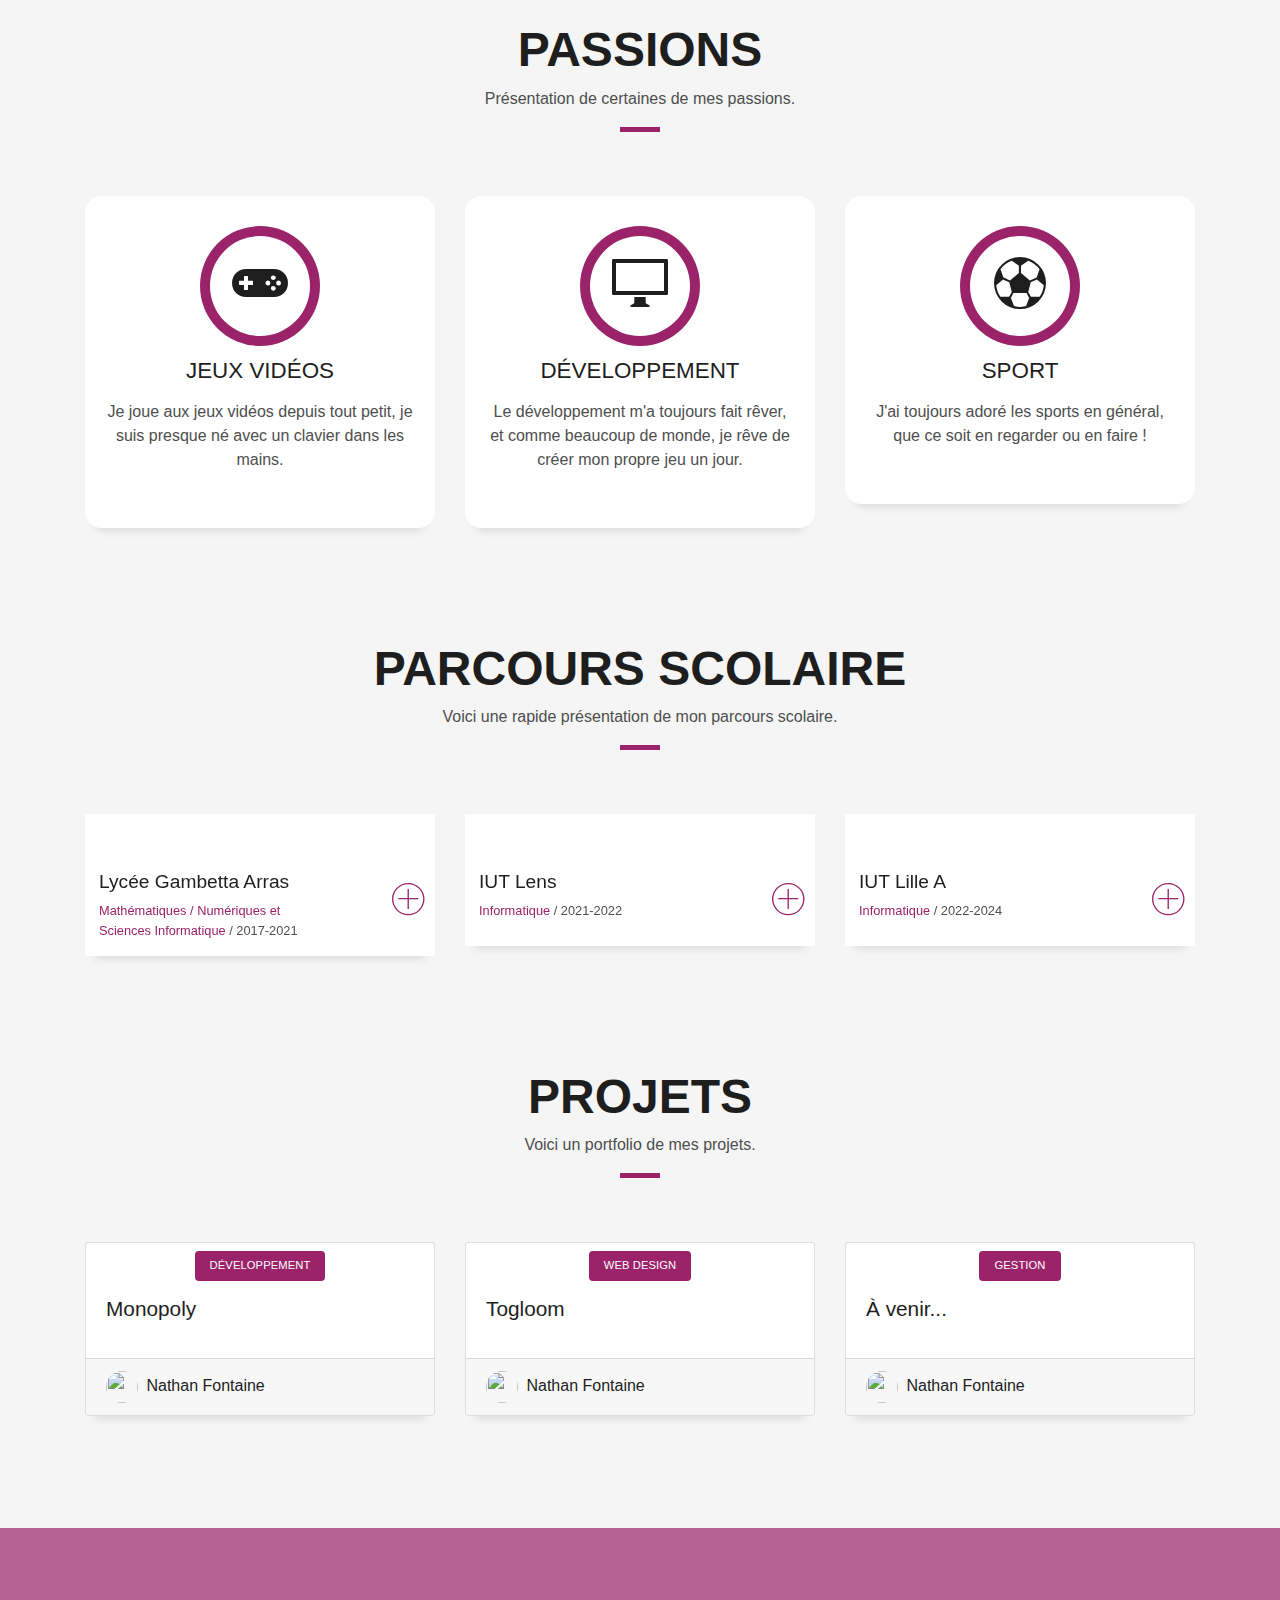
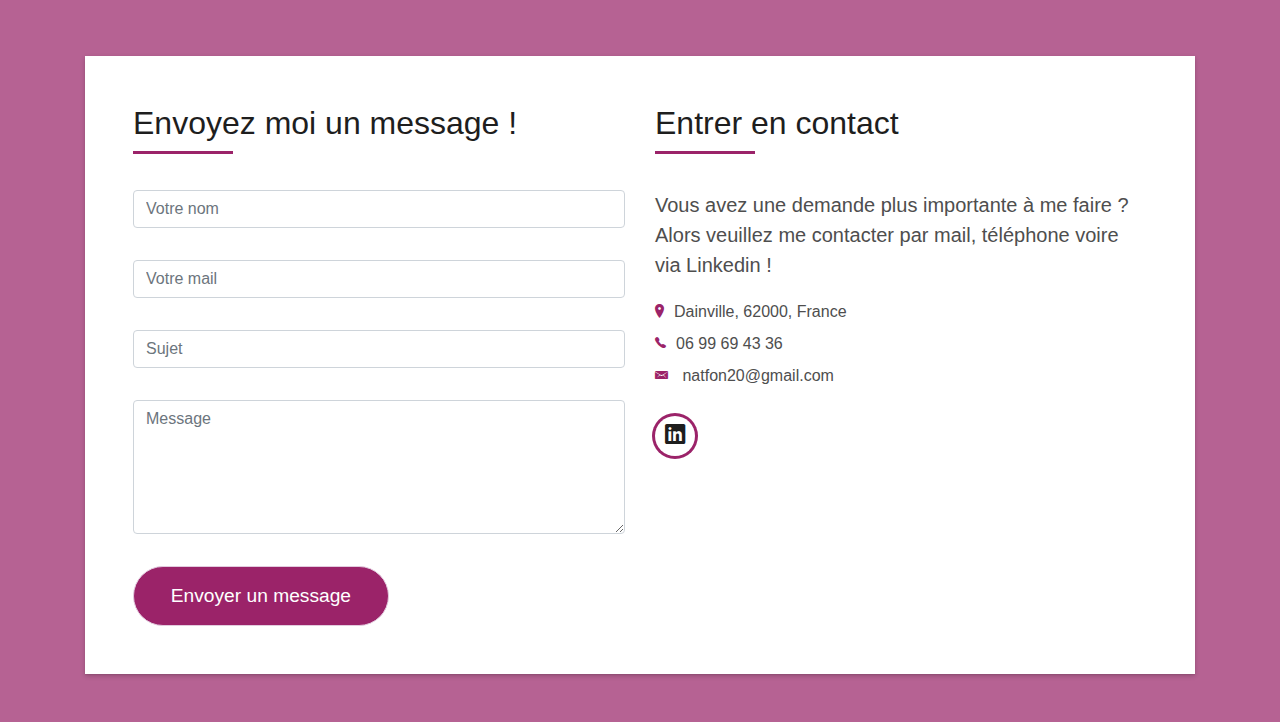
==== commit ad5b223b: "l" ====
--- a/DevFolio/index.html
+++ b/DevFolio/index.html
@@ -37,7 +37,7 @@
   <!--/ Nav Star /-->
   <nav class="navbar navbar-b navbar-trans navbar-expand-md fixed-top" id="mainNav">
     <div class="container">
-      <a class="navbar-brand js-scroll" href="#page-top">DevFolio</a>
+      <a class="navbar-brand js-scroll" href="#page-top">Portfolio</a>
       <button class="navbar-toggler collapsed" type="button" data-toggle="collapse" data-target="#navbarDefault"
         aria-controls="navbarDefault" aria-expanded="false" aria-label="Toggle navigation">
         <span></span>
@@ -53,10 +53,10 @@
             <a class="nav-link js-scroll" href="#about">À Propos</a>
           </li>
           <li class="nav-item">
-            <a class="nav-link js-scroll" href="#service">Compétences</a>
+            <a class="nav-link js-scroll" href="#service">Passions</a>
           </li>
           <li class="nav-item">
-            <a class="nav-link js-scroll" href="#work">Travail</a>
+            <a class="nav-link js-scroll" href="#work">Parcours</a>
           </li>
           <li class="nav-item">
             <a class="nav-link js-scroll" href="#blog">Projets</a>
@@ -71,7 +71,7 @@
   <!--/ Nav End /-->
 
   <!--/ Intro Skew Star /-->
-  <div id="home" class="intro route bg-image" style="background-image: url(img/intro-bg.jpg)">
+  <div id="home" class="intro route bg-image" style="background-image: url(https://cdn.discordapp.com/attachments/1031648174995148841/1063215469194133614/zyro-image.png)">
     <div class="overlay-itro"></div>
     <div class="intro-content display-table">
       <div class="table-cell">
@@ -102,30 +102,34 @@
                   <div class="col-sm-6 col-md-7">
                     <div class="about-info">
                       <p><span class="title-s">Nom: </span> <span>Fontaine Nathan</span></p>
-                      <p><span class="title-s">Domaine: </span> <span>Développeur Odoo</span></p>
+                      <p><span class="title-s">Profession: </span> <span>Développeur Odoo</span></p>
                       <p><span class="title-s">Email: </span> <span>natfon20@gmail.com</span></p>
-                      <p><span class="title-s">Téléphone: </span> <span>+33 6 99 69 43 36</span></p>
                     </div>
                   </div>
                 </div>
                 <div class="skill-mf">
-                  <p class="title-s">Skill</p>
-                  <span>HTML</span> <span class="pull-right">85%</span>
+                  <p class="title-s">Compétences</p>
+                  <span>Python</span> <span class="pull-right">80%</span>
                   <div class="progress">
-                    <div class="progress-bar" role="progressbar" style="width: 85%;" aria-valuenow="85" aria-valuemin="0"
+                    <div class="progress-bar" role="progressbar" style="width: 80%;" aria-valuenow="85" aria-valuemin="0"
                       aria-valuemax="100"></div>
                   </div>
-                  <span>CSS3</span> <span class="pull-right">75%</span>
+                  <span>HTML/CSS</span> <span class="pull-right">90%</span>
                   <div class="progress">
-                    <div class="progress-bar" role="progressbar" style="width: 75%" aria-valuenow="75" aria-valuemin="0"
+                    <div class="progress-bar" role="progressbar" style="width: 90%" aria-valuenow="75" aria-valuemin="0"
                       aria-valuemax="100"></div>
                   </div>
-                  <span>PHP</span> <span class="pull-right">50%</span>
+                  <span>Java</span> <span class="pull-right">60%</span>
                   <div class="progress">
-                    <div class="progress-bar" role="progressbar" style="width: 50%" aria-valuenow="50" aria-valuemin="0"
+                    <div class="progress-bar" role="progressbar" style="width: 60%" aria-valuenow="50" aria-valuemin="0"
                       aria-valuemax="100"></div>
                   </div>
-                  <span>JAVASCRIPT</span> <span class="pull-right">90%</span>
+                  <span>SQL</span> <span class="pull-right">90%</span>
+                  <div class="progress">
+                    <div class="progress-bar" role="progressbar" style="width: 90%" aria-valuenow="90" aria-valuemin="0"
+                      aria-valuemax="100"></div>
+                  </div>
+                  <span>Anglais</span> <span class="pull-right">90%</span>
                   <div class="progress">
                     <div class="progress-bar" role="progressbar" style="width: 90%" aria-valuenow="90" aria-valuemin="0"
                       aria-valuemax="100"></div>
@@ -136,24 +140,23 @@
                 <div class="about-me pt-4 pt-md-0">
                   <div class="title-box-2">
                     <h5 class="title-left">
-                      About me
+                      À propos de moi
                     </h5>
                   </div>
                   <p class="lead">
-                    Curabitur non nulla sit amet nisl tempus convallis quis ac lectus. Curabitur arcu erat, accumsan id
-                    imperdiet et, porttitor
-                    at sem. Praesent sapien massa, convallis a pellentesque nec, egestas non nisi. Nulla
-                    porttitor accumsan tincidunt.
+                    Bonjour et bienvenue sur mon portfolio, 
+                    je suis Nathan Fontaine, j'ai 19 ans et je suis actuellement
+                    Étudiant en BUT Informatique à Lille en alternance. 
                   </p>
                   <p class="lead">
-                    Mauris blandit aliquet elit, eget tincidunt nibh pulvinar a. Vivamus suscipit tortor eget felis
-                    porttitor volutpat. Vestibulum
-                    ac diam sit amet quam vehicula elementum sed sit amet dui. porttitor at sem.
+                    Je suis donc employé chez Sirius Info en parallèle, une entreprise
+                    qui améliore le quotidien des entreprises en installant et
+                    paramétrant un logiciel ERP nommé Odoo dans leur société.
                   </p>
                   <p class="lead">
-                    Nulla porttitor accumsan tincidunt. Quisque velit nisi, pretium ut lacinia in, elementum id enim.
-                    Nulla porttitor accumsan
-                    tincidunt. Mauris blandit aliquet elit, eget tincidunt nibh pulvinar a.
+                    Odoo est un logiciel ERP créé en 2004 qui comporte énormément de
+                    modules aidant les entreprises dans leur gestion. (annulaire des employés,
+                    comptabilité, feuille de présences, etc.).
                   </p>
                 </div>
               </div>
@@ -171,27 +174,40 @@
         <div class="col-sm-12">
           <div class="title-box text-center">
             <h3 class="title-a">
-              Services
+              Passions
             </h3>
             <p class="subtitle-a">
-              Lorem ipsum, dolor sit amet consectetur adipisicing elit.
+              Présentation de certaines de mes passions.
             </p>
             <div class="line-mf"></div>
           </div>
         </div>
       </div>
       <div class="row">
+        <div class="col-md-4">
+          <div class="service-box">
+            <div class="service-ico">
+              <span class="ico-circle"><i class="ion-ios-game-controller-a"></i></span>
+            </div>
+            <div class="service-content">
+              <h2 class="s-title">Jeux vidéos</h2>
+              <p class="s-description text-center">
+                Je joue aux jeux vidéos depuis tout petit, 
+                je suis presque né avec un clavier dans les mains.
+              </p>
+            </div>
+          </div>
+        </div>
         <div class="col-md-4">
           <div class="service-box">
             <div class="service-ico">
               <span class="ico-circle"><i class="ion-monitor"></i></span>
             </div>
             <div class="service-content">
-              <h2 class="s-title">Web Design</h2>
+              <h2 class="s-title">Développement</h2>
               <p class="s-description text-center">
-                Lorem ipsum dolor sit amet consectetur adipisicing elit. Magni adipisci eaque autem fugiat! Quia,
-                provident vitae! Magni
-                tempora perferendis eum non provident.
+                Le développement m'a toujours fait rêver, et comme beaucoup de monde,
+                je rêve de créer mon propre jeu un jour.
               </p>
             </div>
           </div>
@@ -199,74 +215,13 @@
         <div class="col-md-4">
           <div class="service-box">
             <div class="service-ico">
-              <span class="ico-circle"><i class="ion-code-working"></i></span>
+              <span class="ico-circle"><i class="ion-ios-football"></i></span>
             </div>
             <div class="service-content">
-              <h2 class="s-title">Web Development</h2>
+              <h2 class="s-title">Sport</h2>
               <p class="s-description text-center">
-                Lorem ipsum dolor sit amet consectetur adipisicing elit. Magni adipisci eaque autem fugiat! Quia,
-                provident vitae! Magni
-                tempora perferendis eum non provident.
-              </p>
-            </div>
-          </div>
-        </div>
-        <div class="col-md-4">
-          <div class="service-box">
-            <div class="service-ico">
-              <span class="ico-circle"><i class="ion-camera"></i></span>
-            </div>
-            <div class="service-content">
-              <h2 class="s-title">Photography</h2>
-              <p class="s-description text-center">
-                Lorem ipsum dolor sit amet consectetur adipisicing elit. Magni adipisci eaque autem fugiat! Quia,
-                provident vitae! Magni
-                tempora perferendis eum non provident.
-              </p>
-            </div>
-          </div>
-        </div>
-        <div class="col-md-4">
-          <div class="service-box">
-            <div class="service-ico">
-              <span class="ico-circle"><i class="ion-android-phone-portrait"></i></span>
-            </div>
-            <div class="service-content">
-              <h2 class="s-title">Responsive Design</h2>
-              <p class="s-description text-center">
-                Lorem ipsum dolor sit amet consectetur adipisicing elit. Magni adipisci eaque autem fugiat! Quia,
-                provident vitae! Magni
-                tempora perferendis eum non provident.
-              </p>
-            </div>
-          </div>
-        </div>
-        <div class="col-md-4">
-          <div class="service-box">
-            <div class="service-ico">
-              <span class="ico-circle"><i class="ion-paintbrush"></i></span>
-            </div>
-            <div class="service-content">
-              <h2 class="s-title">Graphic Design</h2>
-              <p class="s-description text-center">
-                Lorem ipsum dolor sit amet consectetur adipisicing elit. Magni adipisci eaque autem fugiat! Quia,
-                provident vitae! Magni
-                tempora perferendis eum non provident.
-              </p>
-            </div>
-          </div>
-        </div>
-        <div class="col-md-4">
-          <div class="service-box">
-            <div class="service-ico">
-              <span class="ico-circle"><i class="ion-stats-bars"></i></span>
-            </div>
-            <div class="service-content">
-              <h2 class="s-title">Marketing Services</h2>
-              <p class="s-description text-center">
-                Lorem ipsum dolor sit amet consectetur adipisicing elit. Magni adipisci eaque autem fugiat! Quia,
-                provident vitae! Magni
-                tempora perferendis eum non provident.
+                J'ai toujours adoré les sports en général, que ce soit en regarder
+                ou en faire !
               </p>
             </div>
           </div>
@@ -275,58 +230,6 @@
     </div>
   </section>
   <!--/ Section Services End /-->
-
-  <div class="section-counter paralax-mf bg-image" style="background-image: url(img/counters-bg.jpg)">
-    <div class="overlay-mf"></div>
-    <div class="container">
-      <div class="row">
-        <div class="col-sm-3 col-lg-3">
-          <div class="counter-box">
-            <div class="counter-ico">
-              <span class="ico-circle"><i class="ion-checkmark-round"></i></span>
-            </div>
-            <div class="counter-num">
-              <p class="counter">450</p>
-              <span class="counter-text">WORKS COMPLETED</span>
-            </div>
-          </div>
-        </div>
-        <div class="col-sm-3 col-lg-3">
-          <div class="counter-box pt-4 pt-md-0">
-            <div class="counter-ico">
-              <span class="ico-circle"><i class="ion-ios-calendar-outline"></i></span>
-            </div>
-            <div class="counter-num">
-              <p class="counter">15</p>
-              <span class="counter-text">YEARS OF EXPERIENCE</span>
-            </div>
-          </div>
-        </div>
-        <div class="col-sm-3 col-lg-3">
-          <div class="counter-box pt-4 pt-md-0">
-            <div class="counter-ico">
-              <span class="ico-circle"><i class="ion-ios-people"></i></span>
-            </div>
-            <div class="counter-num">
-              <p class="counter">550</p>
-              <span class="counter-text">TOTAL CLIENTS</span>
-            </div>
-          </div>
-        </div>
-        <div class="col-sm-3 col-lg-3">
-          <div class="counter-box pt-4 pt-md-0">
-            <div class="counter-ico">
-              <span class="ico-circle"><i class="ion-ribbon-a"></i></span>
-            </div>
-            <div class="counter-num">
-              <p class="counter">36</p>
-              <span class="counter-text">AWARD WON</span>
-            </div>
-          </div>
-        </div>
-      </div>
-    </div>
-  </div>
 
   <!--/ Section Portfolio Star /-->
   <section id="work" class="portfolio-mf sect-pt4 route">
@@ -335,10 +238,10 @@
         <div class="col-sm-12">
           <div class="title-box text-center">
             <h3 class="title-a">
-              Portfolio
+              Parcours Scolaire
             </h3>
             <p class="subtitle-a">
-              Lorem ipsum, dolor sit amet consectetur adipisicing elit.
+              Voici une rapide présentation de mon parcours scolaire.
             </p>
             <div class="line-mf"></div>
           </div>
@@ -347,16 +250,16 @@
       <div class="row">
         <div class="col-md-4">
           <div class="work-box">
-            <a href="img/work-1.jpg" data-lightbox="gallery-mf">
+            <a href="https://img.20mn.fr/-ZqCqYw8QwS3grLnc9WmMik/1200x768_lycee-gambetta-arras-calais" data-lightbox="gallery-mf">
               <div class="work-img">
-                <img src="img/work-1.jpg" alt="" class="img-fluid">
+                <img src="https://img.20mn.fr/-ZqCqYw8QwS3grLnc9WmMik/1200x768_lycee-gambetta-arras-calais" alt="" class="img-fluid">
               </div>
               <div class="work-content">
                 <div class="row">
                   <div class="col-sm-8">
-                    <h2 class="w-title">Lorem impsum dolor</h2>
+                    <h2 class="w-title">Lycée Gambetta Arras</h2>
                     <div class="w-more">
-                      <span class="w-ctegory">Web Design</span> / <span class="w-date">18 Sep. 2018</span>
+                      <span class="w-ctegory">Mathématiques / Numériques et Sciences Informatique</span> / <span class="w-date">2017-2021</span>
                     </div>
                   </div>
                   <div class="col-sm-4">
@@ -371,16 +274,16 @@
         </div>
         <div class="col-md-4">
           <div class="work-box">
-            <a href="img/work-2.jpg" data-lightbox="gallery-mf">
+            <a href="https://imgs.search.brave.com/FTv7Il92l93I2EyMqjix-lIztiDOAu_Pe4kvJMWkixw/rs:fit:1200:759:1/g:ce/aHR0cHM6Ly9sdmRu/ZW5nLnJvc3NlbGNk/bi5uZXQvc2l0ZXMv/ZGVmYXVsdC9maWxl/cy9kcGlzdHlsZXNf/djIvZW5hXzE2Xzlf/ZXh0cmFfYmlnLzIw/MTkvMTAvMjkvbm9k/ZV82NTgzMTAvNDIw/ODQyMjUvcHVibGlj/LzIwMTkvMTAvMjkv/Qjk3MjE0MDM1Njda/LjFfMjAxOTEwMjkx/NDIxNTdfMDAwJTJC/RzNTRVBWMkhNLjMt/MC5qcGc_aXRvaz1Y/MUZ2cGRuYzE1NzIz/NTUzNzE" data-lightbox="gallery-mf">
               <div class="work-img">
-                <img src="img/work-2.jpg" alt="" class="img-fluid">
+                <img src="https://imgs.search.brave.com/FTv7Il92l93I2EyMqjix-lIztiDOAu_Pe4kvJMWkixw/rs:fit:1200:759:1/g:ce/aHR0cHM6Ly9sdmRu/ZW5nLnJvc3NlbGNk/bi5uZXQvc2l0ZXMv/ZGVmYXVsdC9maWxl/cy9kcGlzdHlsZXNf/djIvZW5hXzE2Xzlf/ZXh0cmFfYmlnLzIw/MTkvMTAvMjkvbm9k/ZV82NTgzMTAvNDIw/ODQyMjUvcHVibGlj/LzIwMTkvMTAvMjkv/Qjk3MjE0MDM1Njda/LjFfMjAxOTEwMjkx/NDIxNTdfMDAwJTJC/RzNTRVBWMkhNLjMt/MC5qcGc_aXRvaz1Y/MUZ2cGRuYzE1NzIz/NTUzNzE" alt="" class="img-fluid">
               </div>
               <div class="work-content">
                 <div class="row">
                   <div class="col-sm-8">
-                    <h2 class="w-title">Loreda Cuno Nere</h2>
+                    <h2 class="w-title">IUT Lens</h2>
                     <div class="w-more">
-                      <span class="w-ctegory">Web Design</span> / <span class="w-date">18 Sep. 2018</span>
+                      <span class="w-ctegory">Informatique</span> / <span class="w-date">2021-2022</span>
                     </div>
                   </div>
                   <div class="col-sm-4">
@@ -395,16 +298,16 @@
         </div>
         <div class="col-md-4">
           <div class="work-box">
-            <a href="img/work-3.jpg" data-lightbox="gallery-mf">
+            <a href="https://imgs.search.brave.com/XkQW5483k-RhORF0cvmTSHYy7cONCKfYchQ3ZoWZWO8/rs:fit:766:398:1/g:ce/aHR0cHM6Ly9hbm51/YWlyZS1lY29sZXMt/c2FudGUtc29jaWFs/LmFkZWNjb21lZGlj/YWwuZnIvdXBsb2Fk/cy9hbGxfcGhvdG8v/NTI4LmpwZw" data-lightbox="gallery-mf">
               <div class="work-img">
-                <img src="img/work-3.jpg" alt="" class="img-fluid">
+                <img src="https://imgs.search.brave.com/XkQW5483k-RhORF0cvmTSHYy7cONCKfYchQ3ZoWZWO8/rs:fit:766:398:1/g:ce/aHR0cHM6Ly9hbm51/YWlyZS1lY29sZXMt/c2FudGUtc29jaWFs/LmFkZWNjb21lZGlj/YWwuZnIvdXBsb2Fk/cy9hbGxfcGhvdG8v/NTI4LmpwZw" alt="" class="img-fluid">
               </div>
               <div class="work-content">
                 <div class="row">
                   <div class="col-sm-8">
-                    <h2 class="w-title">Mavrito Lana Dere</h2>
+                    <h2 class="w-title">IUT Lille A</h2>
                     <div class="w-more">
-                      <span class="w-ctegory">Web Design</span> / <span class="w-date">18 Sep. 2018</span>
+                      <span class="w-ctegory">Informatique</span> / <span class="w-date">2022-2024</span>
                     </div>
                   </div>
                   <div class="col-sm-4">
@@ -417,122 +320,11 @@
             </a>
           </div>
         </div>
-        <div class="col-md-4">
-          <div class="work-box">
-            <a href="img/work-4.jpg" data-lightbox="gallery-mf">
-              <div class="work-img">
-                <img src="img/work-4.jpg" alt="" class="img-fluid">
-              </div>
-              <div class="work-content">
-                <div class="row">
-                  <div class="col-sm-8">
-                    <h2 class="w-title">Bindo Laro Cado</h2>
-                    <div class="w-more">
-                      <span class="w-ctegory">Web Design</span> / <span class="w-date">18 Sep. 2018</span>
-                    </div>
-                  </div>
-                  <div class="col-sm-4">
-                    <div class="w-like">
-                      <span class="ion-ios-plus-outline"></span>
-                    </div>
-                  </div>
-                </div>
-              </div>
-            </a>
-          </div>
-        </div>
-        <div class="col-md-4">
-          <div class="work-box">
-            <a href="img/work-5.jpg" data-lightbox="gallery-mf">
-              <div class="work-img">
-                <img src="img/work-5.jpg" alt="" class="img-fluid">
-              </div>
-              <div class="work-content">
-                <div class="row">
-                  <div class="col-sm-8">
-                    <h2 class="w-title">Studio Lena Mado</h2>
-                    <div class="w-more">
-                      <span class="w-ctegory">Web Design</span> / <span class="w-date">18 Sep. 2018</span>
-                    </div>
-                  </div>
-                  <div class="col-sm-4">
-                    <div class="w-like">
-                      <span class="ion-ios-plus-outline"></span>
-                    </div>
-                  </div>
-                </div>
-              </div>
-            </a>
-          </div>
-        </div>
-        <div class="col-md-4">
-          <div class="work-box">
-            <a href="img/work-6.jpg" data-lightbox="gallery-mf">
-              <div class="work-img">
-                <img src="img/work-6.jpg" alt="" class="img-fluid">
-              </div>
-              <div class="work-content">
-                <div class="row">
-                  <div class="col-sm-8">
-                    <h2 class="w-title">Studio Big Bang</h2>
-                    <div class="w-more">
-                      <span class="w-ctegory">Web Design</span> / <span class="w-date">18 Sep. 2017</span>
-                    </div>
-                  </div>
-                  <div class="col-sm-4">
-                    <div class="w-like">
-                      <span class="ion-ios-plus-outline"></span>
-                    </div>
-                  </div>
-                </div>
-              </div>
-            </a>
-          </div>
-        </div>
-        
       </div>
     </div>
   </section>
   <!--/ Section Portfolio End /-->
 
-  <!--/ Section Testimonials Star /-->
-  <div class="testimonials paralax-mf bg-image" style="background-image: url(img/overlay-bg.jpg)">
-    <div class="overlay-mf"></div>
-    <div class="container">
-      <div class="row">
-        <div class="col-md-12">
-          <div id="testimonial-mf" class="owl-carousel owl-theme">
-            <div class="testimonial-box">
-              <div class="author-test">
-                <img src="img/testimonial-2.jpg" alt="" class="rounded-circle b-shadow-a">
-                <span class="author">Xavi Alonso</span>
-              </div>
-              <div class="content-test">
-                <p class="description lead">
-                  Curabitur arcu erat, accumsan id imperdiet et, porttitor at sem. Lorem ipsum dolor sit amet,
-                  consectetur adipiscing elit.
-                </p>
-                <span class="comit"><i class="fa fa-quote-right"></i></span>
-              </div>
-            </div>
-            <div class="testimonial-box">
-              <div class="author-test">
-                <img src="img/testimonial-4.jpg" alt="" class="rounded-circle b-shadow-a">
-                <span class="author">Marta Socrate</span>
-              </div>
-              <div class="content-test">
-                <p class="description lead">
-                  Curabitur arcu erat, accumsan id imperdiet et, porttitor at sem. Lorem ipsum dolor sit amet,
-                  consectetur adipiscing elit.
-                </p>
-                <span class="comit"><i class="fa fa-quote-right"></i></span>
-              </div>
-            </div>
-          </div>
-        </div>
-      </div>
-    </div>
-  </div>
 
   <!--/ Section Blog Star /-->
   <section id="blog" class="blog-mf sect-pt4 route">
@@ -541,10 +333,10 @@
         <div class="col-sm-12">
           <div class="title-box text-center">
             <h3 class="title-a">
-              Blog
+              Projets
             </h3>
             <p class="subtitle-a">
-              Lorem ipsum, dolor sit amet consectetur adipisicing elit.
+              Voici un portfolio de mes projets.
             </p>
             <div class="line-mf"></div>
           </div>
@@ -554,30 +346,25 @@
         <div class="col-md-4">
           <div class="card card-blog">
             <div class="card-img">
-              <a href="blog-single.html"><img src="img/post-1.jpg" alt="" class="img-fluid"></a>
+              <a href="https://www.youtube.com/watch?v=dQw4w9WgXcQ"><img src="https://c4.wallpaperflare.com/wallpaper/936/580/47/game-monopoly-wallpaper-preview.jpg" alt="" class="img-fluid"></a>
             </div>
             <div class="card-body">
               <div class="card-category-box">
                 <div class="card-category">
-                  <h6 class="category">Travel</h6>
-                </div>
-              </div>
-              <h3 class="card-title"><a href="blog-single.html">See more ideas about Travel</a></h3>
+                  <h6 class="category">Développement</h6>
+                </div>
+              </div>
+              <h3 class="card-title"><a href="https://www.youtube.com/watch?v=dQw4w9WgXcQ">Monopoly</a></h3>
               <p class="card-description">
-                Proin eget tortor risus. Pellentesque in ipsum id orci porta dapibus. Praesent sapien massa, convallis
-                a pellentesque nec,
-                egestas non nisi.
+                
               </p>
             </div>
             <div class="card-footer">
               <div class="post-author">
                 <a href="#">
-                  <img src="img/testimonial-2.jpg" alt="" class="avatar rounded-circle">
-                  <span class="author">Morgan Freeman</span>
+                  <img src="https://cdn.discordapp.com/attachments/1031648174995148841/1062897314458509394/image.png" alt="" class="avatar rounded-circle">
+                  <span class="author">Nathan Fontaine</span>
                 </a>
-              </div>
-              <div class="post-date">
-                <span class="ion-ios-clock-outline"></span> 10 min
               </div>
             </div>
           </div>
@@ -585,7 +372,7 @@
         <div class="col-md-4">
           <div class="card card-blog">
             <div class="card-img">
-              <a href="blog-single.html"><img src="img/post-2.jpg" alt="" class="img-fluid"></a>
+              <a href="https://www.youtube.com/watch?v=dQw4w9WgXcQ"><img src="https://cdn.discordapp.com/attachments/1031648174995148841/1063234528795164702/Untitled.png" alt="" class="img-fluid"></a>
             </div>
             <div class="card-body">
               <div class="card-category-box">
@@ -593,22 +380,17 @@
                   <h6 class="category">Web Design</h6>
                 </div>
               </div>
-              <h3 class="card-title"><a href="blog-single.html">See more ideas about Travel</a></h3>
+              <h3 class="card-title"><a href="https://www.youtube.com/watch?v=dQw4w9WgXcQ">Togloom</a></h3>
               <p class="card-description">
-                Proin eget tortor risus. Pellentesque in ipsum id orci porta dapibus. Praesent sapien massa, convallis
-                a pellentesque nec,
-                egestas non nisi.
+                
               </p>
             </div>
             <div class="card-footer">
               <div class="post-author">
                 <a href="#">
-                  <img src="img/testimonial-2.jpg" alt="" class="avatar rounded-circle">
-                  <span class="author">Morgan Freeman</span>
+                  <img src="https://cdn.discordapp.com/attachments/1031648174995148841/1062897314458509394/image.png" alt="" class="avatar rounded-circle">
+                  <span class="author">Nathan Fontaine</span>
                 </a>
-              </div>
-              <div class="post-date">
-                <span class="ion-ios-clock-outline"></span> 10 min
               </div>
             </div>
           </div>
@@ -616,30 +398,25 @@
         <div class="col-md-4">
           <div class="card card-blog">
             <div class="card-img">
-              <a href="blog-single.html"><img src="img/post-3.jpg" alt="" class="img-fluid"></a>
+              <a href="https://www.youtube.com/watch?v=dQw4w9WgXcQ"><img src="https://static.nationalgeographic.fr/files/styles/image_3200/public/8cfb252101c546c0b9897b8b794e1304.jpeg?w=1600&h=900" alt="" class="img-fluid"></a>
             </div>
             <div class="card-body">
               <div class="card-category-box">
                 <div class="card-category">
-                  <h6 class="category">Web Design</h6>
-                </div>
-              </div>
-              <h3 class="card-title"><a href="blog-single.html">See more ideas about Travel</a></h3>
+                  <h6 class="category">Gestion</h6>
+                </div>
+              </div>
+              <h3 class="card-title"><a href="https://www.youtube.com/watch?v=dQw4w9WgXcQ">À venir...</a></h3>
               <p class="card-description">
-                Proin eget tortor risus. Pellentesque in ipsum id orci porta dapibus. Praesent sapien massa, convallis
-                a pellentesque nec,
-                egestas non nisi.
+                
               </p>
             </div>
             <div class="card-footer">
               <div class="post-author">
                 <a href="#">
-                  <img src="img/testimonial-2.jpg" alt="" class="avatar rounded-circle">
-                  <span class="author">Morgan Freeman</span>
+                  <img src="https://cdn.discordapp.com/attachments/1031648174995148841/1062897314458509394/image.png" alt="" class="avatar rounded-circle">
+                  <span class="author">Nathan Fontaine</span>
                 </a>
-              </div>
-              <div class="post-date">
-                <span class="ion-ios-clock-outline"></span> 10 min
               </div>
             </div>
           </div>
@@ -650,7 +427,7 @@
   <!--/ Section Blog End /-->
 
   <!--/ Section Contact-Footer Star /-->
-  <section class="paralax-mf footer-paralax bg-image sect-mt4 route" style="background-image: url(img/overlay-bg.jpg)">
+  <section class="paralax-mf footer-paralax bg-image sect-mt4 route" style="background-image: url(https://wallpapers.com/images/hd/minecraft-steve-in-grass-field-hd-c0tnn1a90t8nbk38.jpg)">
     <div class="overlay-mf"></div>
     <div class="container">
       <div class="row">
@@ -661,40 +438,40 @@
                 <div class="col-md-6">
                   <div class="title-box-2">
                     <h5 class="title-left">
-                      Send Message Us
+                      Envoyez moi un message !
                     </h5>
                   </div>
                   <div>
                       <form action="" method="post" role="form" class="contactForm">
-                      <div id="sendmessage">Your message has been sent. Thank you!</div>
+                      <div id="sendmessage">Votre message a été envoyé, merci !</div>
                       <div id="errormessage"></div>
                       <div class="row">
                         <div class="col-md-12 mb-3">
                           <div class="form-group">
-                            <input type="text" name="name" class="form-control" id="name" placeholder="Your Name" data-rule="minlen:4" data-msg="Please enter at least 4 chars" />
+                            <input type="text" name="name" class="form-control" id="name" placeholder="Votre nom" data-rule="minlen:4" data-msg="Veuillez entrer au moins 4 caractères" />
                             <div class="validation"></div>
                           </div>
                         </div>
                         <div class="col-md-12 mb-3">
                           <div class="form-group">
-                            <input type="email" class="form-control" name="email" id="email" placeholder="Your Email" data-rule="email" data-msg="Please enter a valid email" />
+                            <input type="email" class="form-control" name="email" id="email" placeholder="Votre mail" data-rule="email" data-msg="Veuillez entrer un mail valide" />
                             <div class="validation"></div>
                           </div>
                         </div>
                         <div class="col-md-12 mb-3">
                             <div class="form-group">
-                              <input type="text" class="form-control" name="subject" id="subject" placeholder="Subject" data-rule="minlen:4" data-msg="Please enter at least 8 chars of subject" />
+                              <input type="text" class="form-control" name="subject" id="subject" placeholder="Sujet" data-rule="minlen:4" data-msg="Veuillez entrer au moins 8 caractères" />
                               <div class="validation"></div>
                             </div>
                         </div>
                         <div class="col-md-12 mb-3">
                           <div class="form-group">
-                            <textarea class="form-control" name="message" rows="5" data-rule="required" data-msg="Please write something for us" placeholder="Message"></textarea>
+                            <textarea class="form-control" name="message" rows="5" data-rule="required" data-msg="Veuillez écrire quelque chose" placeholder="Message"></textarea>
                             <div class="validation"></div>
                           </div>
                         </div>
                         <div class="col-md-12">
-                          <button type="submit" class="button button-a button-big button-rouded">Send Message</button>
+                          <button type="submit" class="button button-a button-big button-rouded">Envoyer un message</button>
                         </div>
                       </div>
                     </form>
@@ -703,28 +480,23 @@
                 <div class="col-md-6">
                   <div class="title-box-2 pt-4 pt-md-0">
                     <h5 class="title-left">
-                      Get in Touch
+                      Entrer en contact
                     </h5>
                   </div>
                   <div class="more-info">
                     <p class="lead">
-                      Lorem ipsum dolor sit amet consectetur adipisicing elit. Facilis dolorum dolorem soluta quidem
-                      expedita aperiam aliquid at.
-                      Totam magni ipsum suscipit amet? Autem nemo esse laboriosam ratione nobis
-                      mollitia inventore?
+                      Vous avez une demande plus importante à me faire ?
+                      Alors veuillez me contacter par mail, téléphone voire via Linkedin !
                     </p>
                     <ul class="list-ico">
-                      <li><span class="ion-ios-location"></span> 329 WASHINGTON ST BOSTON, MA 02108</li>
-                      <li><span class="ion-ios-telephone"></span> (617) 557-0089</li>
-                      <li><span class="ion-email"></span> contact@example.com</li>
+                      <li><span class="ion-ios-location"></span>Dainville, 62000, France</li>
+                      <li><span class="ion-ios-telephone"></span>06 99 69 43 36</li>
+                      <li><span class="ion-email"></span> natfon20@gmail.com</li>
                     </ul>
                   </div>
                   <div class="socials">
                     <ul>
-                      <li><a href=""><span class="ico-circle"><i class="ion-social-facebook"></i></span></a></li>
-                      <li><a href=""><span class="ico-circle"><i class="ion-social-instagram"></i></span></a></li>
-                      <li><a href=""><span class="ico-circle"><i class="ion-social-twitter"></i></span></a></li>
-                      <li><a href=""><span class="ico-circle"><i class="ion-social-pinterest"></i></span></a></li>
+                      <li><a href="https://www.linkedin.com/in/nathan-fontaine-027906228/"><span class="ico-circle"><i class="ion-social-linkedin"></i></span></a></li>
                     </ul>
                   </div>
                 </div>
@@ -734,26 +506,6 @@
         </div>
       </div>
     </div>
-    <footer>
-      <div class="container">
-        <div class="row">
-          <div class="col-sm-12">
-            <div class="copyright-box">
-              <p class="copyright">&copy; Copyright <strong>DevFolio</strong>. All Rights Reserved</p>
-              <div class="credits">
-                <!--
-                  All the links in the footer should remain intact.
-                  You can delete the links only if you purchased the pro version.
-                  Licensing information: https://bootstrapmade.com/license/
-                  Purchase the pro version with working PHP/AJAX contact form: https://bootstrapmade.com/buy/?theme=DevFolio
-                -->
-                Designed by <a href="https://bootstrapmade.com/">BootstrapMade</a>
-              </div>
-            </div>
-          </div>
-        </div>
-      </div>
-    </footer>
   </section>
   <!--/ Section Contact-footer End /-->
 
--- a/DevFolio/css/style.css
+++ b/DevFolio/css/style.css
@@ -1,12 +1,12 @@
-/*
-  Theme Name: DevFolio
-  Theme URL: https://bootstrapmade.com/devfolio-bootstrap-portfolio-html-template/
-  Author: BootstrapMade.com
-  License: https://bootstrapmade.com/license/
+/*
+  Theme Name: DevFolio
+  Theme URL: https://bootstrapmade.com/devfolio-bootstrap-portfolio-html-template/
+  Author: BootstrapMade.com
+  License: https://bootstrapmade.com/license/
 */
 
-/*======================================
-//--//-->   STYLES GENERALES
+/*======================================
+//--//-->   STYLES GENERALES
 ======================================*/
 
 body {
@@ -29,7 +29,7 @@
 }
 
 a:hover {
-  color: #0078ff;
+  color: #9b2369;
   text-decoration: none;
   transition: all 0.5s ease-in-out;
 }
@@ -39,7 +39,7 @@
 }
 
 .color-a {
-  color: #0078ff;
+  color: #9b2369;
 }
 
 .color-d {
@@ -60,7 +60,7 @@
 
 .box-shadow-a,
 .button:hover {
-  box-shadow: 0 0 0 4px #cde1f8;
+  box-shadow: 0 0 0 4px #e2cbde;
 }
 
 .display-5 {
@@ -90,7 +90,7 @@
 }
 
 .overlay-mf {
-  background-color: #0078ff;
+  background-color: #9b2369;
 }
 
 .overlay-mf {
@@ -160,7 +160,7 @@
 .line-mf {
   width: 40px;
   height: 5px;
-  background-color: #0078ff;
+  background-color: #9b2369;
   margin: 0 auto;
 }
 
@@ -179,7 +179,7 @@
   content: '';
   position: absolute;
   height: 3px;
-  background-color: #0078ff;
+  background-color: #9b2369;
   width: 100px;
   bottom: -12px;
 }
@@ -216,14 +216,14 @@
   border-radius: 50%;
   line-height: 1.4;
   margin: 0 15px 0 0;
-  box-shadow: 0 0 0 3px #0078ff;
+  box-shadow: 0 0 0 3px #9b2369;
   transition: all 500ms ease;
 }
 
 .socials .ico-circle:hover {
-  background-color: #0078ff;
-  color: #fff;
-  box-shadow: 0 0 0 3px #cde1f8;
+  background-color: #9b2369;
+  color: #fff;
+  box-shadow: 0 0 0 3px #e2cbde;
   transition: all 500ms ease;
 }
 
@@ -246,7 +246,7 @@
 }
 
 .list-ico span {
-  color: #0078ff;
+  color: #9b2369;
   margin-right: 10px;
 }
 
@@ -260,7 +260,7 @@
   line-height: 1.55;
   margin: 0 auto;
   text-align: center;
-  box-shadow: 0 0 0 10px #0078ff;
+  box-shadow: 0 0 0 10px #9b2369;
   display: block;
 }
 
@@ -279,15 +279,15 @@
   width: 18px;
   height: 7px;
   margin: 5px 5px;
-  background: #cde1f8;
-  border: 0px solid #cde1f8;
+  background: #e2cbde;
+  border: 0px solid #e2cbde;
   display: block;
   transition: all 0.6s ease-in-out;
   cursor: pointer;
 }
 
 .owl-theme .owl-dots .owl-dot:hover span {
-  background-color: #cde1f8;
+  background-color: #e2cbde;
 }
 
 .owl-theme .owl-dots .owl-dot.active span {
@@ -307,7 +307,7 @@
   position: fixed;
   width: 42px;
   height: 42px;
-  background-color: #0078ff;
+  background-color: #9b2369;
   opacity: .7;
   font-size: 1.6rem;
   line-height: 1.5;
@@ -326,7 +326,7 @@
 .back-to-top {
   position: fixed;
   display: none;
-  background: #0078ff;
+  background: #9b2369;
   color: #fff;
   width: 44px;
   height: 44px;
@@ -364,7 +364,7 @@
   top: calc(50% - 30px);
   left: calc(50% - 30px);
   border: 6px solid #f2f2f2;
-  border-top: 6px solid #0078ff;
+  border-top: 6px solid #9b2369;
   border-radius: 50%;
   width: 60px;
   height: 60px;
@@ -396,8 +396,8 @@
   }
 }
 
-/*======================================
-//--//-->   NAVBAR
+/*======================================
+//--//-->   NAVBAR
 ======================================*/
 
 .navbar-b {
@@ -481,26 +481,26 @@
 }
 
 .navbar-b.navbar-reduce .nav-link {
-  color: #0078ff;
+  color: #9b2369;
 }
 
 .navbar-b.navbar-reduce .nav-link:before {
-  background-color: #0078ff;
+  background-color: #9b2369;
 }
 
 .navbar-b.navbar-reduce .nav-link:hover {
-  color: #0078ff;
+  color: #9b2369;
 }
 
 .navbar-b.navbar-reduce .show > .nav-link,
 .navbar-b.navbar-reduce .active > .nav-link,
 .navbar-b.navbar-reduce .nav-link.show,
 .navbar-b.navbar-reduce .nav-link.active {
-  color: #0078ff;
+  color: #9b2369;
 }
 
 .navbar-b.navbar-reduce .navbar-brand {
-  color: #0078ff;
+  color: #9b2369;
 }
 
 .navbar-b.navbar-reduce .navbar-toggler span {
@@ -532,13 +532,13 @@
 }
 
 .navbar-b .dropdown-menu .dropdown-item:hover {
-  background-color: #0078ff;
+  background-color: #9b2369;
   color: #fff;
   transition: all 500ms ease;
 }
 
 .navbar-b .dropdown-menu .dropdown-item.active {
-  background-color: #0078ff;
+  background-color: #9b2369;
 }
 
 /*--/ Hamburger Navbar /--*/
@@ -596,8 +596,8 @@
   opacity: 0.9;
 }
 
-/*======================================
-//--//-->   INTRO
+/*======================================
+//--//-->   INTRO
 ======================================*/
 
 .intro {
@@ -652,23 +652,23 @@
 
 .intro-single .breadcrumb {
   background-color: transparent;
-  color: #0078ff;
+  color: #9b2369;
 }
 
 .intro-single .breadcrumb .breadcrumb-item:before {
-  color: #cde1f8;
+  color: #e2cbde;
 }
 
 .intro-single .breadcrumb .breadcrumb-item.active {
-  color: #cde1f8;
+  color: #e2cbde;
 }
 
 .intro-single .breadcrumb a {
   color: #fff;
 }
 
-/*======================================
-//--//-->   ABOUT
+/*======================================
+//--//-->   ABOUT
 ======================================*/
 
 .about-mf .box-shadow-full {
@@ -689,7 +689,7 @@
 }
 
 .skill-mf .progress {
-  background-color: #cde1f8;
+  background-color: #e2cbde;
   margin: .5rem 0 1.2rem 0;
   border-radius: 0;
   height: .7rem;
@@ -697,11 +697,11 @@
 
 .skill-mf .progress .progress-bar {
   height: .7rem;
-  background-color: #0078ff;
-}
-
-/*======================================
-//--//-->   SERVICES
+  background-color: #9b2369;
+}
+
+/*======================================
+//--//-->   SERVICES
 ======================================*/
 
 .service-box {
@@ -714,8 +714,8 @@
 .service-box:hover .ico-circle {
   transition: all 500ms ease;
   color: #fff;
-  background-color: #0078ff;
-  box-shadow: 0 0 0 10px #cde1f8;
+  background-color: #9b2369;
+  box-shadow: 0 0 0 10px #e2cbde;
 }
 
 .service-box .service-ico {
@@ -739,8 +739,8 @@
   color: #4e4e4e;
 }
 
-/*======================================
-//--//-->   COUNTER
+/*======================================
+//--//-->   COUNTER
 ======================================*/
 
 .counter-box {
@@ -756,7 +756,7 @@
   height: 60px;
   width: 60px;
   line-height: 1.8;
-  box-shadow: 0 0 0 10px #cde1f8;
+  box-shadow: 0 0 0 10px #e2cbde;
 }
 
 .counter-num .counter {
@@ -764,8 +764,8 @@
   margin-bottom: 0;
 }
 
-/*======================================
-//--//-->   PORTFOLIO
+/*======================================
+//--//-->   PORTFOLIO
 ======================================*/
 
 .work-box {
@@ -799,17 +799,17 @@
 }
 
 .work-content .w-more .w-ctegory {
-  color: #0078ff;
+  color: #9b2369;
 }
 
 .work-content .w-like {
   font-size: 2.5rem;
-  color: #0078ff;
+  color: #9b2369;
   float: right;
 }
 
 .work-content .w-like a {
-  color: #0078ff;
+  color: #9b2369;
 }
 
 .work-content .w-like .num-like {
@@ -820,8 +820,8 @@
   font-size: 1.2rem;
 }
 
-/*======================================
-//--//-->   TESTIMONIALS
+/*======================================
+//--//-->   TESTIMONIALS
 ======================================*/
 
 .testimonials .owl-carousel .owl-item img {
@@ -852,7 +852,7 @@
 
 .testimonial-box .comit {
   font-size: 2rem;
-  color: #0078ff;
+  color: #9b2369;
   background-color: #fff;
   width: 52px;
   height: 52px;
@@ -862,8 +862,8 @@
   line-height: 1.6;
 }
 
-/*======================================
-//--//-->   BLOG
+/*======================================
+//--//-->   BLOG
 ======================================*/
 
 .card-blog .card-body {
@@ -885,7 +885,7 @@
   color: #fff;
   padding: 0 15px 5px;
   overflow: hidden;
-  background-color: #0078ff;
+  background-color: #9b2369;
   border-radius: 4px;
 }
 
@@ -917,8 +917,8 @@
   float: right;
 }
 
-/*======================================
-//--//-->   BLOG-SINGLE
+/*======================================
+//--//-->   BLOG-SINGLE
 ======================================*/
 
 .post-box,
@@ -939,7 +939,7 @@
 }
 
 .blog-wrapper .post-meta ul {
-  border-left: 4px solid #0078ff;
+  border-left: 4px solid #9b2369;
   margin-top: 1rem;
 }
 
@@ -949,7 +949,7 @@
 }
 
 .blog-wrapper .post-meta ul a {
-  color: #0078ff;
+  color: #9b2369;
 }
 
 .blog-wrapper .post-meta ul span {
@@ -957,7 +957,7 @@
 }
 
 .blog-wrapper .blockquote {
-  border-left: 4px solid #0078ff;
+  border-left: 4px solid #9b2369;
   padding: 18px;
   font-style: italic;
 }
@@ -989,7 +989,7 @@
 }
 
 .box-comments .list-comments a {
-  color: #0078ff;
+  color: #9b2369;
 }
 
 .box-comments .list-comments span {
@@ -1006,7 +1006,7 @@
 .widget-sidebar .sidebar-title {
   font-size: 1.6rem;
   font-weight: 600;
-  border-left: 5px solid #0078ff;
+  border-left: 5px solid #9b2369;
   padding-left: 15px;
   text-transform: uppercase;
   margin-bottom: 1.5rem;
@@ -1023,7 +1023,7 @@
   width: 10px;
   height: 1px;
   left: 0;
-  background-color: #0078ff;
+  background-color: #9b2369;
   top: 20px;
 }
 
@@ -1034,8 +1034,8 @@
 }
 
 .sidebar-search .btn-search {
-  background-color: #0078ff;
-  border-color: #0078ff;
+  background-color: #9b2369;
+  border-color: #9b2369;
   border-radius: 0;
   padding-left: 20px;
   padding-right: 20px;
@@ -1043,7 +1043,7 @@
 
 .widget-tags ul li {
   display: inline-block;
-  background-color: #0078ff;
+  background-color: #9b2369;
   padding: .2rem .6rem;
   margin-bottom: .5rem;
   border-radius: 15px;
@@ -1053,8 +1053,8 @@
   color: #fff;
 }
 
-/*======================================
-//--//-->   CONTACT
+/*======================================
+//--//-->   CONTACT
 ======================================*/
 
 .footer-paralax {
@@ -1065,8 +1065,8 @@
   margin-top: 4rem;
 }
 
-/*======================================
-//--//-->   FOOTER
+/*======================================
+//--//-->   FOOTER
 ======================================*/
 
 footer {
@@ -1087,13 +1087,13 @@
   color: #fff;
 }
 
-/*======================================
-//--//-->   CONtaCT FORM
+/*======================================
+//--//-->   CONtaCT FORM
 ======================================*/
 
 #sendmessage {
-  color: #0078ff;
-  border: 1px solid #0078ff;
+  color: #9b2369;
+  border: 1px solid #9b2369;
   display: none;
   text-align: center;
   padding: 15px;
@@ -1125,8 +1125,8 @@
   font-size: 13px;
 }
 
-/*======================================
-//--//-->   BUTTON
+/*======================================
+//--//-->   BUTTON
 ======================================*/
 
 .button {
@@ -1156,9 +1156,9 @@
 }
 
 .button-a {
-  background-color: #0078ff;
-  color: #fff;
-  border-color: #cde1f8;
+  background-color: #9b2369;
+  color: #fff;
+  border-color: #e2cbde;
 }
 
 .button-big {
